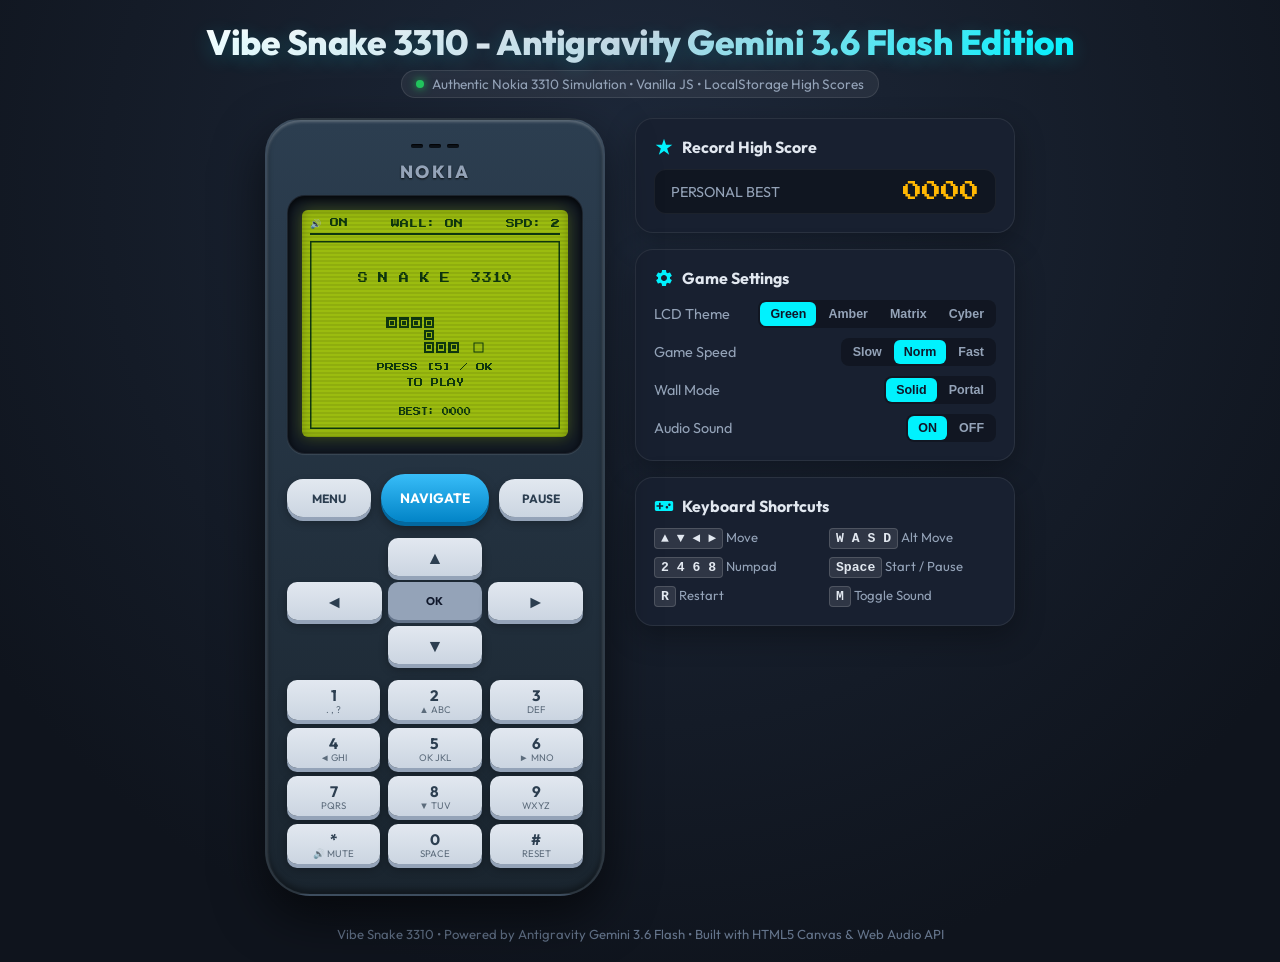
==== vibe-snake-antigravity-gemini36-flash/index.html @ 084f48b5 "Antigravity + Gemini 3.6 Flash (step 1)" ====
<!DOCTYPE html>
<html lang="en">
<head>
  <meta charset="UTF-8">
  <meta name="viewport" content="width=device-width, initial-scale=1.0">
  <meta name="description" content="Vibe Snake 3310 - Antigravity Gemini 3.6 Flash Edition. A classic Nokia 3310 Snake game built with pure vanilla JS and HTML5 Canvas.">
  <title>Vibe Snake 3310 - Antigravity Gemini 3.6 Flash Edition</title>
  
  <!-- Fonts: Press Start 2P for Nokia LCD headers, VT323 for retro text, Outfit for page UI -->
  <link rel="preconnect" href="https://fonts.googleapis.com">
  <link rel="preconnect" href="https://fonts.gstatic.com" crossorigin>
  <link href="https://fonts.googleapis.com/css2?family=Outfit:wght@400;600;800&family=Press+Start+2P&family=VT323&display=swap" rel="stylesheet">

  <style>
    :root {
      /* Theme palette - Nokia LCD Green aesthetic */
      --bg-dark: #0f141d;
      --bg-card: #182030;
      --accent-cyan: #00f2fe;
      --accent-gold: #ffb703;
      
      /* Nokia LCD Color Presets */
      --lcd-bg: #9bbc0f;
      --lcd-grid: #8baf08;
      --lcd-dark: #0f380f;
      --lcd-light: #8bac0f;
      --lcd-glow: rgba(155, 188, 15, 0.35);

      /* Nokia Body Palette */
      --phone-body-top: #2c3e50;
      --phone-body-bottom: #1a252f;
      --phone-bezel: #111823;
      --phone-accent: #34495e;
      --key-bg: #d5dbdb;
      --key-text: #2c3e50;
      --key-active: #bdc3c7;
    }

    /* Color Themes for LCD screen */
    body.theme-amber {
      --lcd-bg: #e09f3e;
      --lcd-grid: #cd8e2e;
      --lcd-dark: #3a1e05;
      --lcd-light: #d69433;
      --lcd-glow: rgba(224, 159, 62, 0.35);
    }
    body.theme-matrix {
      --lcd-bg: #204020;
      --lcd-grid: #183318;
      --lcd-dark: #76ff03;
      --lcd-light: #336633;
      --lcd-glow: rgba(118, 255, 3, 0.25);
    }
    body.theme-cyber {
      --lcd-bg: #102a3a;
      --lcd-grid: #0c212e;
      --lcd-dark: #00f2fe;
      --lcd-light: #1b435d;
      --lcd-glow: rgba(0, 242, 254, 0.3);
    }

    * {
      box-sizing: border-box;
      margin: 0;
      padding: 0;
      user-select: none;
      -webkit-user-select: none;
    }

    body {
      background-color: var(--bg-dark);
      background-image: 
        radial-gradient(circle at 50% 20%, #1e293b 0%, #0f141d 80%),
        radial-gradient(circle at 10% 90%, rgba(0, 242, 254, 0.05) 0%, transparent 40%);
      font-family: 'Outfit', sans-serif;
      color: #f8fafc;
      min-height: 100vh;
      display: flex;
      flex-direction: column;
      align-items: center;
      justify-content: flex-start;
      padding: 20px 15px;
      overflow-x: hidden;
    }

    /* Top Page Header */
    header {
      text-align: center;
      margin-bottom: 20px;
    }

    h1.app-title {
      font-size: clamp(1.4rem, 4vw, 2.2rem);
      font-weight: 800;
      letter-spacing: -0.5px;
      background: linear-gradient(135deg, #ffffff 0%, #cbd5e1 50%, var(--accent-cyan) 100%);
      -webkit-background-clip: text;
      -webkit-text-fill-color: transparent;
      text-shadow: 0 4px 20px rgba(0, 242, 254, 0.2);
      margin-bottom: 6px;
    }

    .badge-sub {
      display: inline-flex;
      align-items: center;
      gap: 8px;
      font-size: 0.85rem;
      background: rgba(255, 255, 255, 0.06);
      padding: 4px 14px;
      border-radius: 20px;
      border: 1px solid rgba(255, 255, 255, 0.1);
      color: #94a3b8;
    }

    .badge-sub .dot {
      width: 8px;
      height: 8px;
      background-color: #22c55e;
      border-radius: 50%;
      box-shadow: 0 0 8px #22c55e;
    }

    /* Main Container Layout */
    .game-wrapper {
      display: flex;
      flex-direction: row;
      flex-wrap: wrap;
      justify-content: center;
      align-items: flex-start;
      gap: 30px;
      max-width: 1000px;
      width: 100%;
    }

    /* Phone Shell Styling */
    .nokia-phone {
      width: 340px;
      background: linear-gradient(180deg, var(--phone-body-top) 0%, var(--phone-body-bottom) 100%);
      border-radius: 36px 36px 45px 45px;
      padding: 24px 20px 30px 20px;
      box-shadow: 
        0 20px 50px rgba(0, 0, 0, 0.6),
        inset 0 2px 3px rgba(255, 255, 255, 0.25),
        inset 0 -4px 6px rgba(0, 0, 0, 0.4);
      border: 2px solid rgba(255, 255, 255, 0.08);
      position: relative;
      transition: transform 0.2s ease;
    }

    /* Ear Speaker Grille */
    .speaker-grille {
      display: flex;
      justify-content: center;
      gap: 6px;
      margin-bottom: 12px;
    }

    .speaker-hole {
      width: 12px;
      height: 4px;
      background-color: #0b1118;
      border-radius: 2px;
      box-shadow: inset 0 1px 1px rgba(0, 0, 0, 0.8);
    }

    .nokia-brand {
      text-align: center;
      font-family: 'Outfit', sans-serif;
      font-weight: 800;
      font-size: 1.1rem;
      letter-spacing: 2.5px;
      color: #94a3b8;
      margin-bottom: 12px;
      text-transform: uppercase;
      text-shadow: 0 1px 2px rgba(0,0,0,0.8);
    }

    /* Screen Frame / Bezel */
    .screen-bezel {
      background-color: var(--phone-bezel);
      padding: 14px 14px 16px 14px;
      border-radius: 18px;
      box-shadow: 
        inset 0 3px 8px rgba(0,0,0,0.8),
        0 1px 1px rgba(255,255,255,0.1);
      border: 1px solid rgba(255, 255, 255, 0.05);
      position: relative;
    }

    /* LCD Screen Display */
    .lcd-screen {
      background-color: var(--lcd-bg);
      border-radius: 6px;
      padding: 8px;
      box-shadow: 
        inset 0 0 10px rgba(0, 0, 0, 0.25),
        0 0 15px var(--lcd-glow);
      position: relative;
      overflow: hidden;
      transition: background-color 0.3s ease, box-shadow 0.3s ease;
    }

    /* Scanlines effect on screen */
    .lcd-screen::before {
      content: "";
      position: absolute;
      top: 0; left: 0; right: 0; bottom: 0;
      background: linear-gradient(
        rgba(18, 16, 16, 0) 50%, 
        rgba(0, 0, 0, 0.08) 50%
      );
      background-size: 100% 4px;
      z-index: 5;
      pointer-events: none;
    }

    /* LCD Status Bar */
    .lcd-status-bar {
      display: flex;
      justify-content: space-between;
      align-items: center;
      font-family: 'Press Start 2P', monospace;
      font-size: 9px;
      color: var(--lcd-dark);
      padding-bottom: 4px;
      border-bottom: 2px solid var(--lcd-dark);
      margin-bottom: 6px;
    }

    .lcd-status-bar span {
      display: flex;
      align-items: center;
      gap: 4px;
    }

    /* Canvas Element */
    canvas#gameCanvas {
      display: block;
      background-color: transparent;
      image-rendering: pixelated;
      margin: 0 auto;
      width: 100%;
      height: auto;
      max-width: 256px;
      border: 1px solid var(--lcd-dark);
    }

    /* Keypad Section */
    .keypad {
      margin-top: 20px;
      display: flex;
      flex-direction: column;
      gap: 12px;
    }

    /* Soft Keys row (Left option, Navi Key, Right Option) */
    .softkeys-row {
      display: grid;
      grid-template-columns: 1fr 1.3fr 1fr;
      gap: 10px;
      align-items: center;
    }

    .btn-nokia {
      background: linear-gradient(180deg, #e2e8f0 0%, #cbd5e1 100%);
      color: var(--key-text);
      border: none;
      border-radius: 12px;
      font-family: 'Outfit', sans-serif;
      font-weight: 700;
      cursor: pointer;
      box-shadow: 
        0 4px 0 #94a3b8,
        0 5px 10px rgba(0,0,0,0.3);
      transition: all 0.08s ease;
      display: flex;
      flex-direction: column;
      align-items: center;
      justify-content: center;
      padding: 10px 4px;
      touch-action: manipulation;
    }

    .btn-nokia:active, .btn-nokia.active {
      transform: translateY(3px);
      box-shadow: 
        0 1px 0 #94a3b8,
        0 2px 4px rgba(0,0,0,0.2);
      background: #cbd5e1;
    }

    .btn-softkey {
      height: 38px;
      font-size: 0.75rem;
      border-radius: 16px;
    }

    .btn-navi {
      height: 48px;
      border-radius: 24px;
      background: linear-gradient(180deg, #38bdf8 0%, #0284c7 100%);
      color: #ffffff;
      box-shadow: 
        0 4px 0 #0369a1,
        0 6px 12px rgba(0,0,0,0.4);
      font-size: 0.85rem;
    }
    .btn-navi:active, .btn-navi.active {
      box-shadow: 0 1px 0 #0369a1;
      background: #0284c7;
    }

    /* D-Pad Arrows Matrix */
    .dpad-cluster {
      display: grid;
      grid-template-columns: repeat(3, 1fr);
      grid-template-rows: repeat(3, 38px);
      gap: 6px;
      margin: 4px 0;
    }

    .btn-dpad {
      font-size: 1.1rem;
      border-radius: 10px;
    }
    .dpad-up { grid-column: 2; grid-row: 1; }
    .dpad-left { grid-column: 1; grid-row: 2; }
    .dpad-ok { grid-column: 2; grid-row: 2; font-size: 0.7rem; background: #94a3b8; color: #0f172a; box-shadow: 0 3px 0 #64748b; }
    .dpad-right { grid-column: 3; grid-row: 2; }
    .dpad-down { grid-column: 2; grid-row: 3; }

    /* Numpad 3x4 Grid */
    .numpad-grid {
      display: grid;
      grid-template-columns: repeat(3, 1fr);
      gap: 8px;
    }

    .btn-num {
      height: 40px;
      border-radius: 10px;
      font-size: 0.95rem;
    }

    .btn-num .sub-label {
      font-size: 0.6rem;
      opacity: 0.7;
      font-weight: 400;
      margin-top: -2px;
    }

    /* Side Dashboard Panel */
    .side-panel {
      flex: 1;
      min-width: 280px;
      max-width: 380px;
      display: flex;
      flex-direction: column;
      gap: 16px;
    }

    .card {
      background-color: var(--bg-card);
      border: 1px solid rgba(255, 255, 255, 0.08);
      border-radius: 18px;
      padding: 18px;
      box-shadow: 0 10px 30px rgba(0,0,0,0.3);
    }

    .card-title {
      font-size: 1rem;
      font-weight: 700;
      color: #e2e8f0;
      margin-bottom: 12px;
      display: flex;
      align-items: center;
      gap: 8px;
    }

    .card-title svg {
      fill: var(--accent-cyan);
    }

    /* Settings & Selectors */
    .setting-group {
      display: flex;
      flex-direction: column;
      gap: 10px;
    }

    .setting-row {
      display: flex;
      justify-content: space-between;
      align-items: center;
      font-size: 0.9rem;
      color: #94a3b8;
    }

    .btn-toggle-group {
      display: flex;
      background: rgba(0, 0, 0, 0.3);
      border-radius: 8px;
      padding: 2px;
      gap: 2px;
    }

    .btn-toggle {
      background: transparent;
      border: none;
      color: #94a3b8;
      padding: 5px 10px;
      font-size: 0.78rem;
      font-weight: 600;
      border-radius: 6px;
      cursor: pointer;
      transition: all 0.2s;
    }

    .btn-toggle.active {
      background: var(--accent-cyan);
      color: #0f172a;
    }

    /* High Score Box */
    .score-box {
      display: flex;
      justify-content: space-between;
      align-items: center;
      background: rgba(0,0,0,0.3);
      padding: 12px 16px;
      border-radius: 12px;
      border: 1px solid rgba(255, 255, 255, 0.05);
    }

    .score-val {
      font-family: 'Press Start 2P', monospace;
      font-size: 1.2rem;
      color: var(--accent-gold);
    }

    /* Instruction Keys List */
    .controls-list {
      display: grid;
      grid-template-columns: 1fr 1fr;
      gap: 8px;
      font-size: 0.82rem;
      color: #94a3b8;
    }

    .key-badge {
      display: inline-block;
      background: rgba(255, 255, 255, 0.1);
      color: #e2e8f0;
      padding: 2px 6px;
      border-radius: 4px;
      font-family: monospace;
      font-weight: bold;
      border: 1px solid rgba(255, 255, 255, 0.15);
    }

    footer {
      margin-top: 30px;
      text-align: center;
      font-size: 0.82rem;
      color: #64748b;
    }

    footer a {
      color: #94a3b8;
      text-decoration: none;
    }

    /* Responsive scaling */
    @media (max-width: 480px) {
      .nokia-phone {
        width: 100%;
        max-width: 330px;
        padding: 16px 12px 24px 12px;
      }
      .game-wrapper {
        gap: 20px;
      }
    }
  </style>
</head>
<body>

  <!-- Top Title Bar -->
  <header>
    <h1 class="app-title">Vibe Snake 3310 - Antigravity Gemini 3.6 Flash Edition</h1>
    <div class="badge-sub">
      <span class="dot"></span>
      <span>Authentic Nokia 3310 Simulation &bull; Vanilla JS &bull; LocalStorage High Scores</span>
    </div>
  </header>

  <!-- Main Application Wrapper -->
  <main class="game-wrapper">

    <!-- Nokia 3310 Phone Hardware Shell -->
    <div class="nokia-phone" id="phoneBody">
      
      <!-- Top Speaker Grille -->
      <div class="speaker-grille">
        <div class="speaker-hole"></div>
        <div class="speaker-hole"></div>
        <div class="speaker-hole"></div>
      </div>

      <!-- Nokia Branding -->
      <div class="nokia-brand">NOKIA</div>

      <!-- Screen Frame Bezel -->
      <div class="screen-bezel">
        
        <!-- LCD Display -->
        <div class="lcd-screen" id="lcdScreen">
          
          <!-- Top LCD Status Line -->
          <div class="lcd-status-bar">
            <span id="lcdSoundState">🔊 ON</span>
            <span id="lcdModeState">WALL: ON</span>
            <span id="lcdSpeedState">SPD: 2</span>
          </div>

          <!-- HTML5 Game Canvas (20x15 grid of 12px cells = 240x180 px internal) -->
          <canvas id="gameCanvas" width="240" height="180"></canvas>
        </div>
      </div>

      <!-- Keypad -->
      <div class="keypad">
        
        <!-- Softkeys Row -->
        <div class="softkeys-row">
          <button class="btn-nokia btn-softkey" id="btnSoftLeft" onclick="handleSoftLeft()">MENU</button>
          <button class="btn-nokia btn-navi" id="btnNavi" onclick="handleNaviKey()">NAVIGATE</button>
          <button class="btn-nokia btn-softkey" id="btnSoftRight" onclick="handleSoftRight()">PAUSE</button>
        </div>

        <!-- D-Pad Directional Cluster -->
        <div class="dpad-cluster">
          <button class="btn-nokia btn-dpad dpad-up" id="btnUp" onclick="triggerKey('ArrowUp')">▲</button>
          <button class="btn-nokia btn-dpad dpad-left" id="btnLeft" onclick="triggerKey('ArrowLeft')">◄</button>
          <button class="btn-nokia btn-dpad dpad-ok" id="btnOk" onclick="triggerKey('Enter')">OK</button>
          <button class="btn-nokia btn-dpad dpad-right" id="btnRight" onclick="triggerKey('ArrowRight')">►</button>
          <button class="btn-nokia btn-dpad dpad-down" id="btnDown" onclick="triggerKey('ArrowDown')">▼</button>
        </div>

        <!-- Numeric Keypad Grid -->
        <div class="numpad-grid">
          <button class="btn-nokia btn-num" onclick="triggerKey('1')">1 <span class="sub-label">. , ?</span></button>
          <button class="btn-nokia btn-num" onclick="triggerKey('ArrowUp')">2 <span class="sub-label">▲ ABC</span></button>
          <button class="btn-nokia btn-num" onclick="triggerKey('3')">3 <span class="sub-label">DEF</span></button>
          
          <button class="btn-nokia btn-num" onclick="triggerKey('ArrowLeft')">4 <span class="sub-label">◄ GHI</span></button>
          <button class="btn-nokia btn-num" onclick="triggerKey('Enter')">5 <span class="sub-label">OK JKL</span></button>
          <button class="btn-nokia btn-num" onclick="triggerKey('ArrowRight')">6 <span class="sub-label">► MNO</span></button>
          
          <button class="btn-nokia btn-num" onclick="triggerKey('7')">7 <span class="sub-label">PQRS</span></button>
          <button class="btn-nokia btn-num" onclick="triggerKey('ArrowDown')">8 <span class="sub-label">▼ TUV</span></button>
          <button class="btn-nokia btn-num" onclick="triggerKey('9')">9 <span class="sub-label">WXYZ</span></button>
          
          <button class="btn-nokia btn-num" onclick="toggleMute()">* <span class="sub-label">🔊 MUTE</span></button>
          <button class="btn-nokia btn-num" onclick="triggerKey('0')">0 <span class="sub-label">SPACE</span></button>
          <button class="btn-nokia btn-num" onclick="resetHighScore()"># <span class="sub-label">RESET</span></button>
        </div>

      </div>
    </div>

    <!-- Side Dashboard Panel for Customization & Controls -->
    <div class="side-panel">
      
      <!-- High Score Card -->
      <div class="card">
        <div class="card-title">
          <svg width="20" height="20" viewBox="0 0 24 24"><path d="M12 2l2.4 7.4h7.6l-6.2 4.5 2.4 7.4-6.2-4.5-6.2 4.5 2.4-7.4-6.2-4.5h7.6z"/></svg>
          Record High Score
        </div>
        <div class="score-box">
          <span style="color:#94a3b8; font-size: 0.9rem;">PERSONAL BEST</span>
          <span class="score-val" id="highScoreDisplay">0000</span>
        </div>
      </div>

      <!-- Settings & Customization Card -->
      <div class="card">
        <div class="card-title">
          <svg width="20" height="20" viewBox="0 0 24 24"><path d="M19.14 12.94c.04-.3.06-.61.06-.94 0-.32-.02-.64-.07-.94l2.03-1.58c.18-.14.23-.41.12-.61l-1.92-3.32c-.12-.22-.37-.29-.59-.22l-2.39.96c-.5-.38-1.03-.7-1.62-.94l-.36-2.54c-.04-.24-.24-.41-.48-.41h-3.84c-.24 0-.43.17-.47.41l-.36 2.54c-.59.24-1.13.57-1.62.94l-2.39-.96c-.22-.08-.47 0-.59.22l-1.92 3.32c-.12.21-.07.47.12.61l2.03 1.58c-.05.3-.07.62-.07.94s.02.64.07.94l-2.03 1.58c-.18.14-.23.41-.12.61l1.92 3.32c.12.22.37.29.59.22l2.39-.96c.5.38 1.03.7 1.62.94l.36 2.54c.05.24.24.41.48.41h3.84c.24 0 .44-.17.47-.41l.36-2.54c.59-.24 1.13-.56 1.62-.94l2.39.96c.22.08.47 0 .59-.22l1.92-3.32c.12-.22.07-.47-.12-.61l-2.01-1.58zM12 15.6c-1.98 0-3.6-1.62-3.6-3.6s1.62-3.6 3.6-3.6 3.6 1.62 3.6 3.6-1.62 3.6-3.6 3.6z"/></svg>
          Game Settings
        </div>
        <div class="setting-group">
          
          <div class="setting-row">
            <span>LCD Theme</span>
            <div class="btn-toggle-group">
              <button class="btn-toggle active" onclick="setLCDTheme('green', this)">Green</button>
              <button class="btn-toggle" onclick="setLCDTheme('amber', this)">Amber</button>
              <button class="btn-toggle" onclick="setLCDTheme('matrix', this)">Matrix</button>
              <button class="btn-toggle" onclick="setLCDTheme('cyber', this)">Cyber</button>
            </div>
          </div>

          <div class="setting-row">
            <span>Game Speed</span>
            <div class="btn-toggle-group">
              <button class="btn-toggle" onclick="setSpeed(1, this)">Slow</button>
              <button class="btn-toggle active" onclick="setSpeed(2, this)">Norm</button>
              <button class="btn-toggle" onclick="setSpeed(3, this)">Fast</button>
            </div>
          </div>

          <div class="setting-row">
            <span>Wall Mode</span>
            <div class="btn-toggle-group">
              <button class="btn-toggle active" onclick="setWallMode(true, this)">Solid</button>
              <button class="btn-toggle" onclick="setWallMode(false, this)">Portal</button>
            </div>
          </div>

          <div class="setting-row">
            <span>Audio Sound</span>
            <div class="btn-toggle-group">
              <button class="btn-toggle active" id="btnAudioOn" onclick="setAudioMute(false)">ON</button>
              <button class="btn-toggle" id="btnAudioOff" onclick="setAudioMute(true)">OFF</button>
            </div>
          </div>

        </div>
      </div>

      <!-- Controls Guide Card -->
      <div class="card">
        <div class="card-title">
          <svg width="20" height="20" viewBox="0 0 24 24"><path d="M21 6H3c-1.1 0-2 .9-2 2v8c0 1.1.9 2 2 2h18c1.1 0 2-.9 2-2V8c0-1.1-.9-2-2-2zm-10 7H8v3H6v-3H3v-2h3V8h2v3h3v2zm4.5 2c-.83 0-1.5-.67-1.5-1.5s.67-1.5 1.5-1.5 1.5.67 1.5 1.5-.67 1.5-1.5 1.5zm3-3c-.83 0-1.5-.67-1.5-1.5s.67-1.5 1.5-1.5 1.5.67 1.5 1.5-.67 1.5-1.5 1.5z"/></svg>
          Keyboard Shortcuts
        </div>
        <div class="controls-list">
          <div><span class="key-badge">▲ ▼ ◄ ►</span> Move</div>
          <div><span class="key-badge">W A S D</span> Alt Move</div>
          <div><span class="key-badge">2 4 6 8</span> Numpad</div>
          <div><span class="key-badge">Space</span> Start / Pause</div>
          <div><span class="key-badge">R</span> Restart</div>
          <div><span class="key-badge">M</span> Toggle Sound</div>
        </div>
      </div>

    </div>

  </main>

  <footer>
    <p>Vibe Snake 3310 &bull; Powered by Antigravity Gemini 3.6 Flash &bull; Built with HTML5 Canvas &amp; Web Audio API</p>
  </footer>

  <!-- Game Logic Script -->
  <script>
    /**
     * Vibe Snake 3310 - Antigravity Gemini 3.6 Flash Edition
     * Clean, modular, framework-free single-file implementation.
     */

    // --- Configuration Constants ---
    const GRID_COLS = 20;
    const GRID_ROWS = 15;
    const CELL_SIZE = 12; // 20 * 12 = 240, 15 * 12 = 180 canvas resolution
    const LOCAL_STORAGE_KEY = 'vibe_snake_3310_highscore';

    // --- State Variables ---
    let canvas, ctx;
    let gameState = 'START'; // 'START', 'PLAYING', 'PAUSED', 'GAMEOVER'
    let snake = [];
    let dir = { x: 1, y: 0 };
    let nextDir = { x: 1, y: 0 };
    let food = { x: 0, y: 0, type: 'normal' };
    let score = 0;
    let highScore = 0;
    let speedLevel = 2; // 1: Slow (160ms), 2: Normal (110ms), 3: Fast (75ms)
    let tickInterval = 110;
    let lastTickTime = 0;
    let wallSolid = true;
    let soundEnabled = true;
    let blinkState = true;
    let blinkTimer = 0;

    // --- Audio Engine (Web Audio API) ---
    let audioCtx = null;

    function getAudioContext() {
      if (!audioCtx) {
        const AudioContextClass = window.AudioContext || window.webkitAudioContext;
        if (AudioContextClass) {
          audioCtx = new AudioContextClass();
        }
      }
      if (audioCtx && audioCtx.state === 'suspended') {
        audioCtx.resume();
      }
      return audioCtx;
    }

    function playBeep(freq, type = 'square', duration = 0.08, vol = 0.15) {
      if (!soundEnabled) return;
      try {
        const ctx = getAudioContext();
        if (!ctx) return;

        const osc = ctx.createOscillator();
        const gain = ctx.createGain();

        osc.type = type;
        osc.frequency.setValueAtTime(freq, ctx.currentTime);

        gain.gain.setValueAtTime(vol, ctx.currentTime);
        gain.gain.exponentialRampToValueAtTime(0.001, ctx.currentTime + duration);

        osc.connect(gain);
        gain.connect(ctx.destination);

        osc.start();
        osc.stop(ctx.currentTime + duration);
      } catch (e) {
        console.warn('Audio play error:', e);
      }
    }

    function playToneSequence(notes) {
      if (!soundEnabled) return;
      notes.forEach(([freq, delay, dur]) => {
        setTimeout(() => playBeep(freq, 'square', dur, 0.12), delay);
      });
    }

    const soundFX = {
      click: () => playBeep(600, 'square', 0.03, 0.08),
      eat: () => playToneSequence([[523, 0, 0.05], [659, 50, 0.08]]),
      bonus: () => playToneSequence([[659, 0, 0.06], [783, 60, 0.06], [987, 120, 0.1]]),
      die: () => playToneSequence([[300, 0, 0.1], [240, 100, 0.1], [180, 200, 0.25]]),
      highscore: () => playToneSequence([[440, 0, 0.08], [554, 80, 0.08], [659, 160, 0.08], [880, 240, 0.2]])
    };

    // --- Initialization ---
    window.addEventListener('DOMContentLoaded', () => {
      canvas = document.getElementById('gameCanvas');
      ctx = canvas.getContext('2d');

      // Load persistent high score
      loadHighScore();

      // Keyboard event listeners
      window.addEventListener('keydown', handleKeyDown);

      // Start main animation loop
      requestAnimationFrame(gameLoop);
    });

    function loadHighScore() {
      try {
        const saved = localStorage.getItem(LOCAL_STORAGE_KEY);
        highScore = saved ? parseInt(saved, 10) : 0;
        if (isNaN(highScore)) highScore = 0;
      } catch (e) {
        highScore = 0;
      }
      updateHighScoreDisplay();
    }

    function saveHighScore(val) {
      highScore = val;
      updateHighScoreDisplay();
      try {
        localStorage.setItem(LOCAL_STORAGE_KEY, highScore.toString());
      } catch (e) {
        console.warn('LocalStorage save failed', e);
      }
    }

    function updateHighScoreDisplay() {
      const formatted = highScore.toString().padStart(4, '0');
      document.getElementById('highScoreDisplay').textContent = formatted;
    }

    function resetHighScore() {
      soundFX.click();
      if (confirm('Reset persistent high score to 0000?')) {
        saveHighScore(0);
      }
    }

    // --- Game Logic Engine ---
    function initGame() {
      snake = [
        { x: 5, y: 7 },
        { x: 4, y: 7 },
        { x: 3, y: 7 }
      ];
      dir = { x: 1, y: 0 };
      nextDir = { x: 1, y: 0 };
      score = 0;
      spawnFood();
      gameState = 'PLAYING';
      soundFX.click();
    }

    function spawnFood() {
      let valid = false;
      while (!valid) {
        food.x = Math.floor(Math.random() * GRID_COLS);
        food.y = Math.floor(Math.random() * GRID_ROWS);
        valid = !snake.some(segment => segment.x === food.x && segment.y === food.y);
      }
      // 20% chance of bonus item
      food.type = Math.random() < 0.2 ? 'bonus' : 'normal';
    }

    function updateGame() {
      if (gameState !== 'PLAYING') return;

      // Apply pending direction change
      dir = { ...nextDir };

      // Calculate new head coordinate
      let headX = snake[0].x + dir.x;
      let headY = snake[0].y + dir.y;

      // Handle Wall Logic
      if (wallSolid) {
        if (headX < 0 || headX >= GRID_COLS || headY < 0 || headY >= GRID_ROWS) {
          triggerGameOver();
          return;
        }
      } else {
        // Portal wrap-around
        if (headX < 0) headX = GRID_COLS - 1;
        if (headX >= GRID_COLS) headX = 0;
        if (headY < 0) headY = GRID_ROWS - 1;
        if (headY >= GRID_ROWS) headY = 0;
      }

      // Self-collision check
      if (snake.some(segment => segment.x === headX && segment.y === headY)) {
        triggerGameOver();
        return;
      }

      // Add new head segment
      const newHead = { x: headX, y: headY };
      snake.unshift(newHead);

      // Check Food Collision
      if (headX === food.x && headY === food.y) {
        const points = food.type === 'bonus' ? 30 : 10;
        score += points;

        if (food.type === 'bonus') {
          soundFX.bonus();
        } else {
          soundFX.eat();
        }

        // Check New High Score
        if (score > highScore) {
          saveHighScore(score);
        }

        spawnFood();
      } else {
        // Remove tail segment if no food eaten
        snake.pop();
      }
    }

    function triggerGameOver() {
      gameState = 'GAMEOVER';
      soundFX.die();
    }

    // --- Input Processing ---
    function handleKeyDown(e) {
      // Get audio context on first user touch/key
      getAudioContext();

      const key = e.key;

      if (key === 'ArrowUp' || key === 'w' || key === 'W' || key === '2') {
        if (dir.y === 0) nextDir = { x: 0, y: -1 };
        e.preventDefault();
      } else if (key === 'ArrowDown' || key === 's' || key === 'S' || key === '8') {
        if (dir.y === 0) nextDir = { x: 0, y: 1 };
        e.preventDefault();
      } else if (key === 'ArrowLeft' || key === 'a' || key === 'A' || key === '4') {
        if (dir.x === 0) nextDir = { x: -1, y: 0 };
        e.preventDefault();
      } else if (key === 'ArrowRight' || key === 'd' || key === 'D' || key === '6') {
        if (dir.x === 0) nextDir = { x: 1, y: 0 };
        e.preventDefault();
      } else if (key === ' ' || key === 'Enter' || key === '5') {
        handleSoftRight();
        e.preventDefault();
      } else if (key === 'r' || key === 'R') {
        initGame();
        e.preventDefault();
      } else if (key === 'm' || key === 'M') {
        toggleMute();
        e.preventDefault();
      }
    }

    function triggerKey(keyName) {
      handleKeyDown({ key: keyName, preventDefault: () => {} });
    }

    function handleSoftLeft() {
      soundFX.click();
      if (gameState === 'PLAYING') {
        gameState = 'PAUSED';
      } else if (gameState === 'PAUSED') {
        gameState = 'PLAYING';
      } else {
        initGame();
      }
    }

    function handleSoftRight() {
      soundFX.click();
      if (gameState === 'START' || gameState === 'GAMEOVER') {
        initGame();
      } else if (gameState === 'PLAYING') {
        gameState = 'PAUSED';
      } else if (gameState === 'PAUSED') {
        gameState = 'PLAYING';
      }
    }

    function handleNaviKey() {
      handleSoftRight();
    }

    // --- Settings & UI Handlers ---
    function setLCDTheme(themeName, btnEl) {
      soundFX.click();
      document.body.className = '';
      if (themeName !== 'green') {
        document.body.classList.add('theme-' + themeName);
      }
      
      const parent = btnEl.parentElement;
      parent.querySelectorAll('.btn-toggle').forEach(b => b.classList.remove('active'));
      btnEl.classList.add('active');
    }

    function setSpeed(level, btnEl) {
      soundFX.click();
      speedLevel = level;
      tickInterval = level === 1 ? 160 : (level === 2 ? 110 : 70);
      document.getElementById('lcdSpeedState').textContent = `SPD: ${level}`;

      const parent = btnEl.parentElement;
      parent.querySelectorAll('.btn-toggle').forEach(b => b.classList.remove('active'));
      btnEl.classList.add('active');
    }

    function setWallMode(isSolid, btnEl) {
      soundFX.click();
      wallSolid = isSolid;
      document.getElementById('lcdModeState').textContent = isSolid ? 'WALL: ON' : 'WALL: OFF';

      const parent = btnEl.parentElement;
      parent.querySelectorAll('.btn-toggle').forEach(b => b.classList.remove('active'));
      btnEl.classList.add('active');
    }

    function setAudioMute(mute) {
      soundEnabled = !mute;
      document.getElementById('lcdSoundState').textContent = soundEnabled ? '🔊 ON' : '🔇 OFF';
      document.getElementById('btnAudioOn').classList.toggle('active', soundEnabled);
      document.getElementById('btnAudioOff').classList.toggle('active', !soundEnabled);
      soundFX.click();
    }

    function toggleMute() {
      setAudioMute(soundEnabled);
    }

    // --- Render Engine ---
    function gameLoop(timestamp) {
      // Handle blink timer for retro menu text
      if (timestamp - blinkTimer > 450) {
        blinkState = !blinkState;
        blinkTimer = timestamp;
      }

      // Handle game ticks
      if (gameState === 'PLAYING') {
        if (timestamp - lastTickTime > tickInterval) {
          updateGame();
          lastTickTime = timestamp;
        }
      }

      draw();
      requestAnimationFrame(gameLoop);
    }

    function drawLCDBackground() {
      const darkColor = getComputedStyle(document.body).getPropertyValue('--lcd-dark').trim() || '#0f380f';
      ctx.fillStyle = darkColor;

      // Clear canvas
      ctx.clearRect(0, 0, canvas.width, canvas.height);

      // Draw outer LCD border inset line
      ctx.strokeStyle = darkColor;
      ctx.lineWidth = 1;
      ctx.strokeRect(0, 0, canvas.width, canvas.height);
    }

    function drawPixelSquare(x, y, filled = true, inset = false) {
      const darkColor = getComputedStyle(document.body).getPropertyValue('--lcd-dark').trim() || '#0f380f';
      const px = x * CELL_SIZE;
      const py = y * CELL_SIZE;

      if (filled) {
        ctx.fillStyle = darkColor;
        ctx.fillRect(px + 1, py + 1, CELL_SIZE - 2, CELL_SIZE - 2);
        
        // Classic Nokia dot-matrix segment gap line
        ctx.clearRect(px + 3, py + 3, CELL_SIZE - 6, CELL_SIZE - 6);
        ctx.fillRect(px + 4, py + 4, CELL_SIZE - 8, CELL_SIZE - 8);
      } else {
        // Subtle outline for food or objects
        ctx.strokeStyle = darkColor;
        ctx.lineWidth = 1;
        ctx.strokeRect(px + 2, py + 2, CELL_SIZE - 4, CELL_SIZE - 4);
      }
    }

    function draw() {
      const darkColor = getComputedStyle(document.body).getPropertyValue('--lcd-dark').trim() || '#0f380f';
      drawLCDBackground();

      if (gameState === 'START') {
        // Draw Retro Snake Logo & Start Text
        ctx.fillStyle = darkColor;
        ctx.font = '10px "Press Start 2P", monospace';
        ctx.textAlign = 'center';
        
        ctx.fillText('S N A K E  3310', canvas.width / 2, 40);

        // Draw mini decorative snake graphic
        const logoPoints = [{x:6,y:6},{x:7,y:6},{x:8,y:6},{x:9,y:6},{x:9,y:7},{x:9,y:8},{x:10,y:8},{x:11,y:8}];
        logoPoints.forEach(p => drawPixelSquare(p.x, p.y, true));
        drawPixelSquare(13, 8, false); // Food

        ctx.font = '8px "Press Start 2P", monospace';
        if (blinkState) {
          ctx.fillText('PRESS [5] / OK', canvas.width / 2, 125);
          ctx.fillText('TO PLAY', canvas.width / 2, 140);
        }

        ctx.font = '7px "Press Start 2P", monospace';
        ctx.fillText(`BEST: ${highScore.toString().padStart(4, '0')}`, canvas.width / 2, 168);

      } else if (gameState === 'PLAYING' || gameState === 'PAUSED') {
        
        // Draw Food
        if (food.type === 'bonus') {
          // Blinking star / bonus food
          if (blinkState) {
            drawPixelSquare(food.x, food.y, true);
          } else {
            drawPixelSquare(food.x, food.y, false);
          }
        } else {
          drawPixelSquare(food.x, food.y, true);
        }

        // Draw Snake
        snake.forEach((segment, idx) => {
          drawPixelSquare(segment.x, segment.y, true);
        });

        // Draw HUD score line inside LCD bottom
        ctx.fillStyle = darkColor;
        ctx.font = '8px "Press Start 2P", monospace';
        ctx.textAlign = 'left';
        ctx.fillText(`SCR:${score}`, 4, canvas.height - 4);
        ctx.textAlign = 'right';
        ctx.fillText(`HI:${highScore}`, canvas.width - 4, canvas.height - 4);

        // Draw Pause overlay
        if (gameState === 'PAUSED') {
          ctx.fillStyle = getComputedStyle(document.body).getPropertyValue('--lcd-bg').trim() || '#9bbc0f';
          ctx.fillRect(40, 60, 160, 50);
          ctx.strokeStyle = darkColor;
          ctx.lineWidth = 2;
          ctx.strokeRect(40, 60, 160, 50);

          ctx.fillStyle = darkColor;
          ctx.font = '10px "Press Start 2P", monospace';
          ctx.textAlign = 'center';
          ctx.fillText('P A U S E D', canvas.width / 2, 90);
        }

      } else if (gameState === 'GAMEOVER') {
        // Draw dead snake
        snake.forEach((segment) => {
          drawPixelSquare(segment.x, segment.y, true);
        });

        // Game over dialog banner
        ctx.fillStyle = getComputedStyle(document.body).getPropertyValue('--lcd-bg').trim() || '#9bbc0f';
        ctx.fillRect(20, 35, 200, 110);
        ctx.strokeStyle = darkColor;
        ctx.lineWidth = 2;
        ctx.strokeRect(20, 35, 200, 110);

        ctx.fillStyle = darkColor;
        ctx.font = '10px "Press Start 2P", monospace';
        ctx.textAlign = 'center';
        ctx.fillText('GAME OVER!', canvas.width / 2, 60);

        ctx.font = '8px "Press Start 2P", monospace';
        ctx.fillText(`SCORE: ${score}`, canvas.width / 2, 85);
        ctx.fillText(`HIGH: ${highScore}`, canvas.width / 2, 102);

        if (blinkState) {
          ctx.fillText('PRESS OK / 5', canvas.width / 2, 130);
        }
      }
    }
  </script>
</body>
</html>
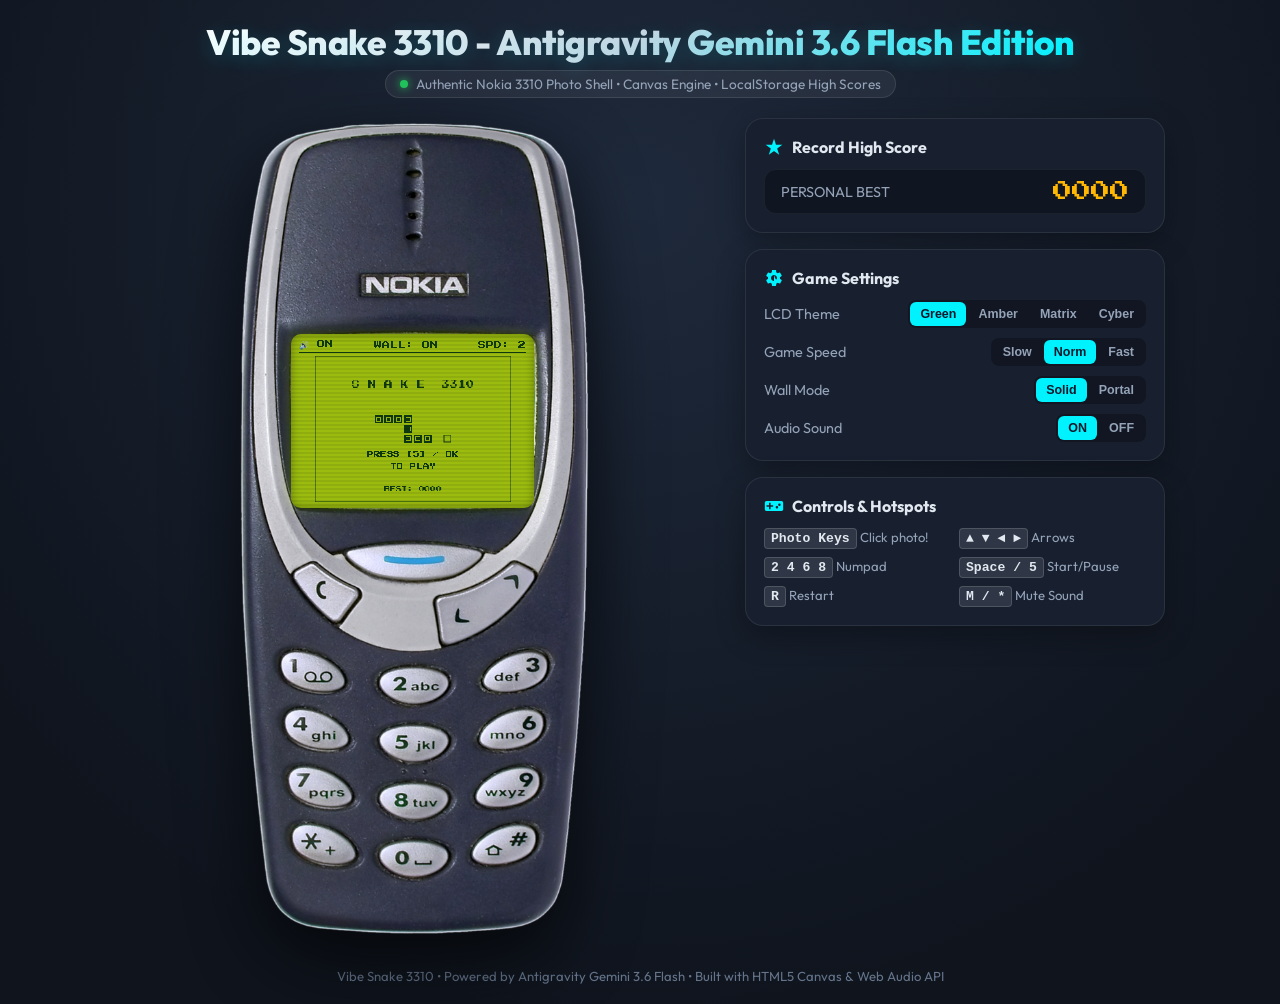
==== commit 8ef7f7cf: "Antigravity + Gemini 3.6 Flash (final)" ====
--- a/vibe-snake-antigravity-gemini36-flash/index.html
+++ b/vibe-snake-antigravity-gemini36-flash/index.html
@@ -3,485 +3,16 @@
 <head>
   <meta charset="UTF-8">
   <meta name="viewport" content="width=device-width, initial-scale=1.0">
-  <meta name="description" content="Vibe Snake 3310 - Antigravity Gemini 3.6 Flash Edition. A classic Nokia 3310 Snake game built with pure vanilla JS and HTML5 Canvas.">
+  <meta name="description" content="Vibe Snake 3310 - Antigravity Gemini 3.6 Flash Edition. A classic Nokia 3310 Snake game built with pure vanilla JS and HTML5 Canvas inside a real Nokia 3310 photo screen.">
   <title>Vibe Snake 3310 - Antigravity Gemini 3.6 Flash Edition</title>
   
-  <!-- Fonts: Press Start 2P for Nokia LCD headers, VT323 for retro text, Outfit for page UI -->
+  <!-- Fonts: Press Start 2P for Nokia LCD headers, Outfit for page UI -->
   <link rel="preconnect" href="https://fonts.googleapis.com">
   <link rel="preconnect" href="https://fonts.gstatic.com" crossorigin>
-  <link href="https://fonts.googleapis.com/css2?family=Outfit:wght@400;600;800&family=Press+Start+2P&family=VT323&display=swap" rel="stylesheet">
+  <link href="https://fonts.googleapis.com/css2?family=Outfit:wght@400;600;800&family=Press+Start+2P&display=swap" rel="stylesheet">
 
-  <style>
-    :root {
-      /* Theme palette - Nokia LCD Green aesthetic */
-      --bg-dark: #0f141d;
-      --bg-card: #182030;
-      --accent-cyan: #00f2fe;
-      --accent-gold: #ffb703;
-      
-      /* Nokia LCD Color Presets */
-      --lcd-bg: #9bbc0f;
-      --lcd-grid: #8baf08;
-      --lcd-dark: #0f380f;
-      --lcd-light: #8bac0f;
-      --lcd-glow: rgba(155, 188, 15, 0.35);
-
-      /* Nokia Body Palette */
-      --phone-body-top: #2c3e50;
-      --phone-body-bottom: #1a252f;
-      --phone-bezel: #111823;
-      --phone-accent: #34495e;
-      --key-bg: #d5dbdb;
-      --key-text: #2c3e50;
-      --key-active: #bdc3c7;
-    }
-
-    /* Color Themes for LCD screen */
-    body.theme-amber {
-      --lcd-bg: #e09f3e;
-      --lcd-grid: #cd8e2e;
-      --lcd-dark: #3a1e05;
-      --lcd-light: #d69433;
-      --lcd-glow: rgba(224, 159, 62, 0.35);
-    }
-    body.theme-matrix {
-      --lcd-bg: #204020;
-      --lcd-grid: #183318;
-      --lcd-dark: #76ff03;
-      --lcd-light: #336633;
-      --lcd-glow: rgba(118, 255, 3, 0.25);
-    }
-    body.theme-cyber {
-      --lcd-bg: #102a3a;
-      --lcd-grid: #0c212e;
-      --lcd-dark: #00f2fe;
-      --lcd-light: #1b435d;
-      --lcd-glow: rgba(0, 242, 254, 0.3);
-    }
-
-    * {
-      box-sizing: border-box;
-      margin: 0;
-      padding: 0;
-      user-select: none;
-      -webkit-user-select: none;
-    }
-
-    body {
-      background-color: var(--bg-dark);
-      background-image: 
-        radial-gradient(circle at 50% 20%, #1e293b 0%, #0f141d 80%),
-        radial-gradient(circle at 10% 90%, rgba(0, 242, 254, 0.05) 0%, transparent 40%);
-      font-family: 'Outfit', sans-serif;
-      color: #f8fafc;
-      min-height: 100vh;
-      display: flex;
-      flex-direction: column;
-      align-items: center;
-      justify-content: flex-start;
-      padding: 20px 15px;
-      overflow-x: hidden;
-    }
-
-    /* Top Page Header */
-    header {
-      text-align: center;
-      margin-bottom: 20px;
-    }
-
-    h1.app-title {
-      font-size: clamp(1.4rem, 4vw, 2.2rem);
-      font-weight: 800;
-      letter-spacing: -0.5px;
-      background: linear-gradient(135deg, #ffffff 0%, #cbd5e1 50%, var(--accent-cyan) 100%);
-      -webkit-background-clip: text;
-      -webkit-text-fill-color: transparent;
-      text-shadow: 0 4px 20px rgba(0, 242, 254, 0.2);
-      margin-bottom: 6px;
-    }
-
-    .badge-sub {
-      display: inline-flex;
-      align-items: center;
-      gap: 8px;
-      font-size: 0.85rem;
-      background: rgba(255, 255, 255, 0.06);
-      padding: 4px 14px;
-      border-radius: 20px;
-      border: 1px solid rgba(255, 255, 255, 0.1);
-      color: #94a3b8;
-    }
-
-    .badge-sub .dot {
-      width: 8px;
-      height: 8px;
-      background-color: #22c55e;
-      border-radius: 50%;
-      box-shadow: 0 0 8px #22c55e;
-    }
-
-    /* Main Container Layout */
-    .game-wrapper {
-      display: flex;
-      flex-direction: row;
-      flex-wrap: wrap;
-      justify-content: center;
-      align-items: flex-start;
-      gap: 30px;
-      max-width: 1000px;
-      width: 100%;
-    }
-
-    /* Phone Shell Styling */
-    .nokia-phone {
-      width: 340px;
-      background: linear-gradient(180deg, var(--phone-body-top) 0%, var(--phone-body-bottom) 100%);
-      border-radius: 36px 36px 45px 45px;
-      padding: 24px 20px 30px 20px;
-      box-shadow: 
-        0 20px 50px rgba(0, 0, 0, 0.6),
-        inset 0 2px 3px rgba(255, 255, 255, 0.25),
-        inset 0 -4px 6px rgba(0, 0, 0, 0.4);
-      border: 2px solid rgba(255, 255, 255, 0.08);
-      position: relative;
-      transition: transform 0.2s ease;
-    }
-
-    /* Ear Speaker Grille */
-    .speaker-grille {
-      display: flex;
-      justify-content: center;
-      gap: 6px;
-      margin-bottom: 12px;
-    }
-
-    .speaker-hole {
-      width: 12px;
-      height: 4px;
-      background-color: #0b1118;
-      border-radius: 2px;
-      box-shadow: inset 0 1px 1px rgba(0, 0, 0, 0.8);
-    }
-
-    .nokia-brand {
-      text-align: center;
-      font-family: 'Outfit', sans-serif;
-      font-weight: 800;
-      font-size: 1.1rem;
-      letter-spacing: 2.5px;
-      color: #94a3b8;
-      margin-bottom: 12px;
-      text-transform: uppercase;
-      text-shadow: 0 1px 2px rgba(0,0,0,0.8);
-    }
-
-    /* Screen Frame / Bezel */
-    .screen-bezel {
-      background-color: var(--phone-bezel);
-      padding: 14px 14px 16px 14px;
-      border-radius: 18px;
-      box-shadow: 
-        inset 0 3px 8px rgba(0,0,0,0.8),
-        0 1px 1px rgba(255,255,255,0.1);
-      border: 1px solid rgba(255, 255, 255, 0.05);
-      position: relative;
-    }
-
-    /* LCD Screen Display */
-    .lcd-screen {
-      background-color: var(--lcd-bg);
-      border-radius: 6px;
-      padding: 8px;
-      box-shadow: 
-        inset 0 0 10px rgba(0, 0, 0, 0.25),
-        0 0 15px var(--lcd-glow);
-      position: relative;
-      overflow: hidden;
-      transition: background-color 0.3s ease, box-shadow 0.3s ease;
-    }
-
-    /* Scanlines effect on screen */
-    .lcd-screen::before {
-      content: "";
-      position: absolute;
-      top: 0; left: 0; right: 0; bottom: 0;
-      background: linear-gradient(
-        rgba(18, 16, 16, 0) 50%, 
-        rgba(0, 0, 0, 0.08) 50%
-      );
-      background-size: 100% 4px;
-      z-index: 5;
-      pointer-events: none;
-    }
-
-    /* LCD Status Bar */
-    .lcd-status-bar {
-      display: flex;
-      justify-content: space-between;
-      align-items: center;
-      font-family: 'Press Start 2P', monospace;
-      font-size: 9px;
-      color: var(--lcd-dark);
-      padding-bottom: 4px;
-      border-bottom: 2px solid var(--lcd-dark);
-      margin-bottom: 6px;
-    }
-
-    .lcd-status-bar span {
-      display: flex;
-      align-items: center;
-      gap: 4px;
-    }
-
-    /* Canvas Element */
-    canvas#gameCanvas {
-      display: block;
-      background-color: transparent;
-      image-rendering: pixelated;
-      margin: 0 auto;
-      width: 100%;
-      height: auto;
-      max-width: 256px;
-      border: 1px solid var(--lcd-dark);
-    }
-
-    /* Keypad Section */
-    .keypad {
-      margin-top: 20px;
-      display: flex;
-      flex-direction: column;
-      gap: 12px;
-    }
-
-    /* Soft Keys row (Left option, Navi Key, Right Option) */
-    .softkeys-row {
-      display: grid;
-      grid-template-columns: 1fr 1.3fr 1fr;
-      gap: 10px;
-      align-items: center;
-    }
-
-    .btn-nokia {
-      background: linear-gradient(180deg, #e2e8f0 0%, #cbd5e1 100%);
-      color: var(--key-text);
-      border: none;
-      border-radius: 12px;
-      font-family: 'Outfit', sans-serif;
-      font-weight: 700;
-      cursor: pointer;
-      box-shadow: 
-        0 4px 0 #94a3b8,
-        0 5px 10px rgba(0,0,0,0.3);
-      transition: all 0.08s ease;
-      display: flex;
-      flex-direction: column;
-      align-items: center;
-      justify-content: center;
-      padding: 10px 4px;
-      touch-action: manipulation;
-    }
-
-    .btn-nokia:active, .btn-nokia.active {
-      transform: translateY(3px);
-      box-shadow: 
-        0 1px 0 #94a3b8,
-        0 2px 4px rgba(0,0,0,0.2);
-      background: #cbd5e1;
-    }
-
-    .btn-softkey {
-      height: 38px;
-      font-size: 0.75rem;
-      border-radius: 16px;
-    }
-
-    .btn-navi {
-      height: 48px;
-      border-radius: 24px;
-      background: linear-gradient(180deg, #38bdf8 0%, #0284c7 100%);
-      color: #ffffff;
-      box-shadow: 
-        0 4px 0 #0369a1,
-        0 6px 12px rgba(0,0,0,0.4);
-      font-size: 0.85rem;
-    }
-    .btn-navi:active, .btn-navi.active {
-      box-shadow: 0 1px 0 #0369a1;
-      background: #0284c7;
-    }
-
-    /* D-Pad Arrows Matrix */
-    .dpad-cluster {
-      display: grid;
-      grid-template-columns: repeat(3, 1fr);
-      grid-template-rows: repeat(3, 38px);
-      gap: 6px;
-      margin: 4px 0;
-    }
-
-    .btn-dpad {
-      font-size: 1.1rem;
-      border-radius: 10px;
-    }
-    .dpad-up { grid-column: 2; grid-row: 1; }
-    .dpad-left { grid-column: 1; grid-row: 2; }
-    .dpad-ok { grid-column: 2; grid-row: 2; font-size: 0.7rem; background: #94a3b8; color: #0f172a; box-shadow: 0 3px 0 #64748b; }
-    .dpad-right { grid-column: 3; grid-row: 2; }
-    .dpad-down { grid-column: 2; grid-row: 3; }
-
-    /* Numpad 3x4 Grid */
-    .numpad-grid {
-      display: grid;
-      grid-template-columns: repeat(3, 1fr);
-      gap: 8px;
-    }
-
-    .btn-num {
-      height: 40px;
-      border-radius: 10px;
-      font-size: 0.95rem;
-    }
-
-    .btn-num .sub-label {
-      font-size: 0.6rem;
-      opacity: 0.7;
-      font-weight: 400;
-      margin-top: -2px;
-    }
-
-    /* Side Dashboard Panel */
-    .side-panel {
-      flex: 1;
-      min-width: 280px;
-      max-width: 380px;
-      display: flex;
-      flex-direction: column;
-      gap: 16px;
-    }
-
-    .card {
-      background-color: var(--bg-card);
-      border: 1px solid rgba(255, 255, 255, 0.08);
-      border-radius: 18px;
-      padding: 18px;
-      box-shadow: 0 10px 30px rgba(0,0,0,0.3);
-    }
-
-    .card-title {
-      font-size: 1rem;
-      font-weight: 700;
-      color: #e2e8f0;
-      margin-bottom: 12px;
-      display: flex;
-      align-items: center;
-      gap: 8px;
-    }
-
-    .card-title svg {
-      fill: var(--accent-cyan);
-    }
-
-    /* Settings & Selectors */
-    .setting-group {
-      display: flex;
-      flex-direction: column;
-      gap: 10px;
-    }
-
-    .setting-row {
-      display: flex;
-      justify-content: space-between;
-      align-items: center;
-      font-size: 0.9rem;
-      color: #94a3b8;
-    }
-
-    .btn-toggle-group {
-      display: flex;
-      background: rgba(0, 0, 0, 0.3);
-      border-radius: 8px;
-      padding: 2px;
-      gap: 2px;
-    }
-
-    .btn-toggle {
-      background: transparent;
-      border: none;
-      color: #94a3b8;
-      padding: 5px 10px;
-      font-size: 0.78rem;
-      font-weight: 600;
-      border-radius: 6px;
-      cursor: pointer;
-      transition: all 0.2s;
-    }
-
-    .btn-toggle.active {
-      background: var(--accent-cyan);
-      color: #0f172a;
-    }
-
-    /* High Score Box */
-    .score-box {
-      display: flex;
-      justify-content: space-between;
-      align-items: center;
-      background: rgba(0,0,0,0.3);
-      padding: 12px 16px;
-      border-radius: 12px;
-      border: 1px solid rgba(255, 255, 255, 0.05);
-    }
-
-    .score-val {
-      font-family: 'Press Start 2P', monospace;
-      font-size: 1.2rem;
-      color: var(--accent-gold);
-    }
-
-    /* Instruction Keys List */
-    .controls-list {
-      display: grid;
-      grid-template-columns: 1fr 1fr;
-      gap: 8px;
-      font-size: 0.82rem;
-      color: #94a3b8;
-    }
-
-    .key-badge {
-      display: inline-block;
-      background: rgba(255, 255, 255, 0.1);
-      color: #e2e8f0;
-      padding: 2px 6px;
-      border-radius: 4px;
-      font-family: monospace;
-      font-weight: bold;
-      border: 1px solid rgba(255, 255, 255, 0.15);
-    }
-
-    footer {
-      margin-top: 30px;
-      text-align: center;
-      font-size: 0.82rem;
-      color: #64748b;
-    }
-
-    footer a {
-      color: #94a3b8;
-      text-decoration: none;
-    }
-
-    /* Responsive scaling */
-    @media (max-width: 480px) {
-      .nokia-phone {
-        width: 100%;
-        max-width: 330px;
-        padding: 16px 12px 24px 12px;
-      }
-      .game-wrapper {
-        gap: 20px;
-      }
-    }
-  </style>
+  <!-- External Stylesheet -->
+  <link rel="stylesheet" href="style.css">
 </head>
 <body>
 
@@ -490,83 +21,55 @@
     <h1 class="app-title">Vibe Snake 3310 - Antigravity Gemini 3.6 Flash Edition</h1>
     <div class="badge-sub">
       <span class="dot"></span>
-      <span>Authentic Nokia 3310 Simulation &bull; Vanilla JS &bull; LocalStorage High Scores</span>
+      <span>Authentic Nokia 3310 Photo Shell &bull; Canvas Engine &bull; LocalStorage High Scores</span>
     </div>
   </header>
 
   <!-- Main Application Wrapper -->
   <main class="game-wrapper">
 
-    <!-- Nokia 3310 Phone Hardware Shell -->
-    <div class="nokia-phone" id="phoneBody">
+    <!-- Nokia 3310 Real Photo Container -->
+    <div class="nokia-phone-container" id="phoneContainer">
       
-      <!-- Top Speaker Grille -->
-      <div class="speaker-grille">
-        <div class="speaker-hole"></div>
-        <div class="speaker-hole"></div>
-        <div class="speaker-hole"></div>
+      <!-- Real High-Res Nokia 3310 Image -->
+      <img src="Nokia_3310.png" alt="Nokia 3310 Phone" class="nokia-photo">
+
+      <!-- LCD Display Overlay (Placed exactly over the green screen area) -->
+      <div class="lcd-screen-overlay" id="lcdScreen">
+        
+        <!-- Top LCD Status Line -->
+        <div class="lcd-status-bar">
+          <span id="lcdSoundState">🔊 ON</span>
+          <span id="lcdModeState">WALL: ON</span>
+          <span id="lcdSpeedState">SPD: 2</span>
+        </div>
+
+        <!-- HTML5 Game Canvas (20x15 grid of 12px cells = 240x180 px internal) -->
+        <canvas id="gameCanvas" width="240" height="180"></canvas>
       </div>
 
-      <!-- Nokia Branding -->
-      <div class="nokia-brand">NOKIA</div>
+      <!-- Interactive Key Hotspots over Real Phone Buttons -->
+      <div class="key-hotspot hotspot-navi" title="Navi / OK Button (Space / Enter)" onclick="handleNaviKey()"></div>
+      <div class="key-hotspot hotspot-left-soft" title="Menu / Pause (C key)" onclick="handleSoftLeft()"></div>
+      <div class="key-hotspot hotspot-right-soft" title="Navigate / Back" onclick="handleSoftRight()"></div>
 
-      <!-- Screen Frame Bezel -->
-      <div class="screen-bezel">
-        
-        <!-- LCD Display -->
-        <div class="lcd-screen" id="lcdScreen">
-          
-          <!-- Top LCD Status Line -->
-          <div class="lcd-status-bar">
-            <span id="lcdSoundState">🔊 ON</span>
-            <span id="lcdModeState">WALL: ON</span>
-            <span id="lcdSpeedState">SPD: 2</span>
-          </div>
+      <!-- Numpad Hotspots -->
+      <div class="key-hotspot hotspot-k1" title="Key 1" onclick="triggerKey('1')"></div>
+      <div class="key-hotspot hotspot-k2" title="Key 2 (Up)" onclick="triggerKey('ArrowUp')"></div>
+      <div class="key-hotspot hotspot-k3" title="Key 3" onclick="triggerKey('3')"></div>
 
-          <!-- HTML5 Game Canvas (20x15 grid of 12px cells = 240x180 px internal) -->
-          <canvas id="gameCanvas" width="240" height="180"></canvas>
-        </div>
-      </div>
+      <div class="key-hotspot hotspot-k4" title="Key 4 (Left)" onclick="triggerKey('ArrowLeft')"></div>
+      <div class="key-hotspot hotspot-k5" title="Key 5 (OK)" onclick="triggerKey('Enter')"></div>
+      <div class="key-hotspot hotspot-k6" title="Key 6 (Right)" onclick="triggerKey('ArrowRight')"></div>
 
-      <!-- Keypad -->
-      <div class="keypad">
-        
-        <!-- Softkeys Row -->
-        <div class="softkeys-row">
-          <button class="btn-nokia btn-softkey" id="btnSoftLeft" onclick="handleSoftLeft()">MENU</button>
-          <button class="btn-nokia btn-navi" id="btnNavi" onclick="handleNaviKey()">NAVIGATE</button>
-          <button class="btn-nokia btn-softkey" id="btnSoftRight" onclick="handleSoftRight()">PAUSE</button>
-        </div>
+      <div class="key-hotspot hotspot-k7" title="Key 7" onclick="triggerKey('7')"></div>
+      <div class="key-hotspot hotspot-k8" title="Key 8 (Down)" onclick="triggerKey('ArrowDown')"></div>
+      <div class="key-hotspot hotspot-k9" title="Key 9" onclick="triggerKey('9')"></div>
 
-        <!-- D-Pad Directional Cluster -->
-        <div class="dpad-cluster">
-          <button class="btn-nokia btn-dpad dpad-up" id="btnUp" onclick="triggerKey('ArrowUp')">▲</button>
-          <button class="btn-nokia btn-dpad dpad-left" id="btnLeft" onclick="triggerKey('ArrowLeft')">◄</button>
-          <button class="btn-nokia btn-dpad dpad-ok" id="btnOk" onclick="triggerKey('Enter')">OK</button>
-          <button class="btn-nokia btn-dpad dpad-right" id="btnRight" onclick="triggerKey('ArrowRight')">►</button>
-          <button class="btn-nokia btn-dpad dpad-down" id="btnDown" onclick="triggerKey('ArrowDown')">▼</button>
-        </div>
+      <div class="key-hotspot hotspot-kstar" title="* Key (Mute Sound)" onclick="toggleMute()"></div>
+      <div class="key-hotspot hotspot-k0" title="0 Key (Space)" onclick="triggerKey('0')"></div>
+      <div class="key-hotspot hotspot-khash" title="# Key (Reset High Score)" onclick="resetHighScore()"></div>
 
-        <!-- Numeric Keypad Grid -->
-        <div class="numpad-grid">
-          <button class="btn-nokia btn-num" onclick="triggerKey('1')">1 <span class="sub-label">. , ?</span></button>
-          <button class="btn-nokia btn-num" onclick="triggerKey('ArrowUp')">2 <span class="sub-label">▲ ABC</span></button>
-          <button class="btn-nokia btn-num" onclick="triggerKey('3')">3 <span class="sub-label">DEF</span></button>
-          
-          <button class="btn-nokia btn-num" onclick="triggerKey('ArrowLeft')">4 <span class="sub-label">◄ GHI</span></button>
-          <button class="btn-nokia btn-num" onclick="triggerKey('Enter')">5 <span class="sub-label">OK JKL</span></button>
-          <button class="btn-nokia btn-num" onclick="triggerKey('ArrowRight')">6 <span class="sub-label">► MNO</span></button>
-          
-          <button class="btn-nokia btn-num" onclick="triggerKey('7')">7 <span class="sub-label">PQRS</span></button>
-          <button class="btn-nokia btn-num" onclick="triggerKey('ArrowDown')">8 <span class="sub-label">▼ TUV</span></button>
-          <button class="btn-nokia btn-num" onclick="triggerKey('9')">9 <span class="sub-label">WXYZ</span></button>
-          
-          <button class="btn-nokia btn-num" onclick="toggleMute()">* <span class="sub-label">🔊 MUTE</span></button>
-          <button class="btn-nokia btn-num" onclick="triggerKey('0')">0 <span class="sub-label">SPACE</span></button>
-          <button class="btn-nokia btn-num" onclick="resetHighScore()"># <span class="sub-label">RESET</span></button>
-        </div>
-
-      </div>
     </div>
 
     <!-- Side Dashboard Panel for Customization & Controls -->
@@ -587,7 +90,7 @@
       <!-- Settings & Customization Card -->
       <div class="card">
         <div class="card-title">
-          <svg width="20" height="20" viewBox="0 0 24 24"><path d="M19.14 12.94c.04-.3.06-.61.06-.94 0-.32-.02-.64-.07-.94l2.03-1.58c.18-.14.23-.41.12-.61l-1.92-3.32c-.12-.22-.37-.29-.59-.22l-2.39.96c-.5-.38-1.03-.7-1.62-.94l-.36-2.54c-.04-.24-.24-.41-.48-.41h-3.84c-.24 0-.43.17-.47.41l-.36 2.54c-.59.24-1.13.57-1.62.94l-2.39-.96c-.22-.08-.47 0-.59.22l-1.92 3.32c-.12.21-.07.47.12.61l2.03 1.58c-.05.3-.07.62-.07.94s.02.64.07.94l-2.03 1.58c-.18.14-.23.41-.12.61l1.92 3.32c.12.22.37.29.59.22l2.39-.96c.5.38 1.03.7 1.62.94l.36 2.54c.05.24.24.41.48.41h3.84c.24 0 .44-.17.47-.41l.36-2.54c.59-.24 1.13-.56 1.62-.94l2.39.96c.22.08.47 0 .59-.22l1.92-3.32c.12-.22.07-.47-.12-.61l-2.01-1.58zM12 15.6c-1.98 0-3.6-1.62-3.6-3.6s1.62-3.6 3.6-3.6 3.6 1.62 3.6 3.6-1.62 3.6-3.6 3.6z"/></svg>
+          <svg width="20" height="20" viewBox="0 0 24 24"><path d="M19.14 12.94c.04-.3.06-.61.06-.94 0-.32-.02-.64-.07-.94l2.03-1.58c.18-.14.23-.41.12-.61l-1.92-3.32c-.12-.22-.37-.29-.59-.22l-2.39.96c-.5-.38-1.03-.7-1.62-.94l-.36-2.54c-.04-.24-.24-.41-.48-.41h-3.84c-.24 0-.43.17-.47.41l-.36 2.54c-.59.24-1.13.57-1.62.94l-2.39-.96c-.22-.08-.47 0-.59.22l-1.92 3.32c-.12.21-.07.47.12.61l2.03 1.58c-.05.3-.07.62-.07.94s.02.64.07.94l-2.03 1.58c-.18.14-.23.41-.12.61l1.92 3.32c.12.22.37.29.59.22l2.39-.96c.5.38 1.03.7 1.62.94l.36 2.54c.05.24.24.41.48.41h3.84c.24 0 .44-.17.47-.41l.36-2.54c.59-.24 1.13-.56 1.62-.94l2.39.96c.22.08.47 0 .59-.22l1.92-3.32c.12-.22.07-.47-.12-.61l-2.01-1.58zM12 15.6c-1.98 0-3.6-1.62-3.6-3.6s1.62-3.6 3.6-3.6 3.6 1.62 3.6 3.6-1.62 3.6-3.6-3.6z"/></svg>
           Game Settings
         </div>
         <div class="setting-group">
@@ -634,15 +137,15 @@
       <div class="card">
         <div class="card-title">
           <svg width="20" height="20" viewBox="0 0 24 24"><path d="M21 6H3c-1.1 0-2 .9-2 2v8c0 1.1.9 2 2 2h18c1.1 0 2-.9 2-2V8c0-1.1-.9-2-2-2zm-10 7H8v3H6v-3H3v-2h3V8h2v3h3v2zm4.5 2c-.83 0-1.5-.67-1.5-1.5s.67-1.5 1.5-1.5 1.5.67 1.5 1.5-.67 1.5-1.5 1.5zm3-3c-.83 0-1.5-.67-1.5-1.5s.67-1.5 1.5-1.5 1.5.67 1.5 1.5-.67 1.5-1.5 1.5z"/></svg>
-          Keyboard Shortcuts
+          Controls &amp; Hotspots
         </div>
         <div class="controls-list">
-          <div><span class="key-badge">▲ ▼ ◄ ►</span> Move</div>
-          <div><span class="key-badge">W A S D</span> Alt Move</div>
+          <div><span class="key-badge">Photo Keys</span> Click photo!</div>
+          <div><span class="key-badge">▲ ▼ ◄ ►</span> Arrows</div>
           <div><span class="key-badge">2 4 6 8</span> Numpad</div>
-          <div><span class="key-badge">Space</span> Start / Pause</div>
+          <div><span class="key-badge">Space / 5</span> Start/Pause</div>
           <div><span class="key-badge">R</span> Restart</div>
-          <div><span class="key-badge">M</span> Toggle Sound</div>
+          <div><span class="key-badge">M / *</span> Mute Sound</div>
         </div>
       </div>
 
@@ -655,481 +158,6 @@
   </footer>
 
   <!-- Game Logic Script -->
-  <script>
-    /**
-     * Vibe Snake 3310 - Antigravity Gemini 3.6 Flash Edition
-     * Clean, modular, framework-free single-file implementation.
-     */
-
-    // --- Configuration Constants ---
-    const GRID_COLS = 20;
-    const GRID_ROWS = 15;
-    const CELL_SIZE = 12; // 20 * 12 = 240, 15 * 12 = 180 canvas resolution
-    const LOCAL_STORAGE_KEY = 'vibe_snake_3310_highscore';
-
-    // --- State Variables ---
-    let canvas, ctx;
-    let gameState = 'START'; // 'START', 'PLAYING', 'PAUSED', 'GAMEOVER'
-    let snake = [];
-    let dir = { x: 1, y: 0 };
-    let nextDir = { x: 1, y: 0 };
-    let food = { x: 0, y: 0, type: 'normal' };
-    let score = 0;
-    let highScore = 0;
-    let speedLevel = 2; // 1: Slow (160ms), 2: Normal (110ms), 3: Fast (75ms)
-    let tickInterval = 110;
-    let lastTickTime = 0;
-    let wallSolid = true;
-    let soundEnabled = true;
-    let blinkState = true;
-    let blinkTimer = 0;
-
-    // --- Audio Engine (Web Audio API) ---
-    let audioCtx = null;
-
-    function getAudioContext() {
-      if (!audioCtx) {
-        const AudioContextClass = window.AudioContext || window.webkitAudioContext;
-        if (AudioContextClass) {
-          audioCtx = new AudioContextClass();
-        }
-      }
-      if (audioCtx && audioCtx.state === 'suspended') {
-        audioCtx.resume();
-      }
-      return audioCtx;
-    }
-
-    function playBeep(freq, type = 'square', duration = 0.08, vol = 0.15) {
-      if (!soundEnabled) return;
-      try {
-        const ctx = getAudioContext();
-        if (!ctx) return;
-
-        const osc = ctx.createOscillator();
-        const gain = ctx.createGain();
-
-        osc.type = type;
-        osc.frequency.setValueAtTime(freq, ctx.currentTime);
-
-        gain.gain.setValueAtTime(vol, ctx.currentTime);
-        gain.gain.exponentialRampToValueAtTime(0.001, ctx.currentTime + duration);
-
-        osc.connect(gain);
-        gain.connect(ctx.destination);
-
-        osc.start();
-        osc.stop(ctx.currentTime + duration);
-      } catch (e) {
-        console.warn('Audio play error:', e);
-      }
-    }
-
-    function playToneSequence(notes) {
-      if (!soundEnabled) return;
-      notes.forEach(([freq, delay, dur]) => {
-        setTimeout(() => playBeep(freq, 'square', dur, 0.12), delay);
-      });
-    }
-
-    const soundFX = {
-      click: () => playBeep(600, 'square', 0.03, 0.08),
-      eat: () => playToneSequence([[523, 0, 0.05], [659, 50, 0.08]]),
-      bonus: () => playToneSequence([[659, 0, 0.06], [783, 60, 0.06], [987, 120, 0.1]]),
-      die: () => playToneSequence([[300, 0, 0.1], [240, 100, 0.1], [180, 200, 0.25]]),
-      highscore: () => playToneSequence([[440, 0, 0.08], [554, 80, 0.08], [659, 160, 0.08], [880, 240, 0.2]])
-    };
-
-    // --- Initialization ---
-    window.addEventListener('DOMContentLoaded', () => {
-      canvas = document.getElementById('gameCanvas');
-      ctx = canvas.getContext('2d');
-
-      // Load persistent high score
-      loadHighScore();
-
-      // Keyboard event listeners
-      window.addEventListener('keydown', handleKeyDown);
-
-      // Start main animation loop
-      requestAnimationFrame(gameLoop);
-    });
-
-    function loadHighScore() {
-      try {
-        const saved = localStorage.getItem(LOCAL_STORAGE_KEY);
-        highScore = saved ? parseInt(saved, 10) : 0;
-        if (isNaN(highScore)) highScore = 0;
-      } catch (e) {
-        highScore = 0;
-      }
-      updateHighScoreDisplay();
-    }
-
-    function saveHighScore(val) {
-      highScore = val;
-      updateHighScoreDisplay();
-      try {
-        localStorage.setItem(LOCAL_STORAGE_KEY, highScore.toString());
-      } catch (e) {
-        console.warn('LocalStorage save failed', e);
-      }
-    }
-
-    function updateHighScoreDisplay() {
-      const formatted = highScore.toString().padStart(4, '0');
-      document.getElementById('highScoreDisplay').textContent = formatted;
-    }
-
-    function resetHighScore() {
-      soundFX.click();
-      if (confirm('Reset persistent high score to 0000?')) {
-        saveHighScore(0);
-      }
-    }
-
-    // --- Game Logic Engine ---
-    function initGame() {
-      snake = [
-        { x: 5, y: 7 },
-        { x: 4, y: 7 },
-        { x: 3, y: 7 }
-      ];
-      dir = { x: 1, y: 0 };
-      nextDir = { x: 1, y: 0 };
-      score = 0;
-      spawnFood();
-      gameState = 'PLAYING';
-      soundFX.click();
-    }
-
-    function spawnFood() {
-      let valid = false;
-      while (!valid) {
-        food.x = Math.floor(Math.random() * GRID_COLS);
-        food.y = Math.floor(Math.random() * GRID_ROWS);
-        valid = !snake.some(segment => segment.x === food.x && segment.y === food.y);
-      }
-      // 20% chance of bonus item
-      food.type = Math.random() < 0.2 ? 'bonus' : 'normal';
-    }
-
-    function updateGame() {
-      if (gameState !== 'PLAYING') return;
-
-      // Apply pending direction change
-      dir = { ...nextDir };
-
-      // Calculate new head coordinate
-      let headX = snake[0].x + dir.x;
-      let headY = snake[0].y + dir.y;
-
-      // Handle Wall Logic
-      if (wallSolid) {
-        if (headX < 0 || headX >= GRID_COLS || headY < 0 || headY >= GRID_ROWS) {
-          triggerGameOver();
-          return;
-        }
-      } else {
-        // Portal wrap-around
-        if (headX < 0) headX = GRID_COLS - 1;
-        if (headX >= GRID_COLS) headX = 0;
-        if (headY < 0) headY = GRID_ROWS - 1;
-        if (headY >= GRID_ROWS) headY = 0;
-      }
-
-      // Self-collision check
-      if (snake.some(segment => segment.x === headX && segment.y === headY)) {
-        triggerGameOver();
-        return;
-      }
-
-      // Add new head segment
-      const newHead = { x: headX, y: headY };
-      snake.unshift(newHead);
-
-      // Check Food Collision
-      if (headX === food.x && headY === food.y) {
-        const points = food.type === 'bonus' ? 30 : 10;
-        score += points;
-
-        if (food.type === 'bonus') {
-          soundFX.bonus();
-        } else {
-          soundFX.eat();
-        }
-
-        // Check New High Score
-        if (score > highScore) {
-          saveHighScore(score);
-        }
-
-        spawnFood();
-      } else {
-        // Remove tail segment if no food eaten
-        snake.pop();
-      }
-    }
-
-    function triggerGameOver() {
-      gameState = 'GAMEOVER';
-      soundFX.die();
-    }
-
-    // --- Input Processing ---
-    function handleKeyDown(e) {
-      // Get audio context on first user touch/key
-      getAudioContext();
-
-      const key = e.key;
-
-      if (key === 'ArrowUp' || key === 'w' || key === 'W' || key === '2') {
-        if (dir.y === 0) nextDir = { x: 0, y: -1 };
-        e.preventDefault();
-      } else if (key === 'ArrowDown' || key === 's' || key === 'S' || key === '8') {
-        if (dir.y === 0) nextDir = { x: 0, y: 1 };
-        e.preventDefault();
-      } else if (key === 'ArrowLeft' || key === 'a' || key === 'A' || key === '4') {
-        if (dir.x === 0) nextDir = { x: -1, y: 0 };
-        e.preventDefault();
-      } else if (key === 'ArrowRight' || key === 'd' || key === 'D' || key === '6') {
-        if (dir.x === 0) nextDir = { x: 1, y: 0 };
-        e.preventDefault();
-      } else if (key === ' ' || key === 'Enter' || key === '5') {
-        handleSoftRight();
-        e.preventDefault();
-      } else if (key === 'r' || key === 'R') {
-        initGame();
-        e.preventDefault();
-      } else if (key === 'm' || key === 'M') {
-        toggleMute();
-        e.preventDefault();
-      }
-    }
-
-    function triggerKey(keyName) {
-      handleKeyDown({ key: keyName, preventDefault: () => {} });
-    }
-
-    function handleSoftLeft() {
-      soundFX.click();
-      if (gameState === 'PLAYING') {
-        gameState = 'PAUSED';
-      } else if (gameState === 'PAUSED') {
-        gameState = 'PLAYING';
-      } else {
-        initGame();
-      }
-    }
-
-    function handleSoftRight() {
-      soundFX.click();
-      if (gameState === 'START' || gameState === 'GAMEOVER') {
-        initGame();
-      } else if (gameState === 'PLAYING') {
-        gameState = 'PAUSED';
-      } else if (gameState === 'PAUSED') {
-        gameState = 'PLAYING';
-      }
-    }
-
-    function handleNaviKey() {
-      handleSoftRight();
-    }
-
-    // --- Settings & UI Handlers ---
-    function setLCDTheme(themeName, btnEl) {
-      soundFX.click();
-      document.body.className = '';
-      if (themeName !== 'green') {
-        document.body.classList.add('theme-' + themeName);
-      }
-      
-      const parent = btnEl.parentElement;
-      parent.querySelectorAll('.btn-toggle').forEach(b => b.classList.remove('active'));
-      btnEl.classList.add('active');
-    }
-
-    function setSpeed(level, btnEl) {
-      soundFX.click();
-      speedLevel = level;
-      tickInterval = level === 1 ? 160 : (level === 2 ? 110 : 70);
-      document.getElementById('lcdSpeedState').textContent = `SPD: ${level}`;
-
-      const parent = btnEl.parentElement;
-      parent.querySelectorAll('.btn-toggle').forEach(b => b.classList.remove('active'));
-      btnEl.classList.add('active');
-    }
-
-    function setWallMode(isSolid, btnEl) {
-      soundFX.click();
-      wallSolid = isSolid;
-      document.getElementById('lcdModeState').textContent = isSolid ? 'WALL: ON' : 'WALL: OFF';
-
-      const parent = btnEl.parentElement;
-      parent.querySelectorAll('.btn-toggle').forEach(b => b.classList.remove('active'));
-      btnEl.classList.add('active');
-    }
-
-    function setAudioMute(mute) {
-      soundEnabled = !mute;
-      document.getElementById('lcdSoundState').textContent = soundEnabled ? '🔊 ON' : '🔇 OFF';
-      document.getElementById('btnAudioOn').classList.toggle('active', soundEnabled);
-      document.getElementById('btnAudioOff').classList.toggle('active', !soundEnabled);
-      soundFX.click();
-    }
-
-    function toggleMute() {
-      setAudioMute(soundEnabled);
-    }
-
-    // --- Render Engine ---
-    function gameLoop(timestamp) {
-      // Handle blink timer for retro menu text
-      if (timestamp - blinkTimer > 450) {
-        blinkState = !blinkState;
-        blinkTimer = timestamp;
-      }
-
-      // Handle game ticks
-      if (gameState === 'PLAYING') {
-        if (timestamp - lastTickTime > tickInterval) {
-          updateGame();
-          lastTickTime = timestamp;
-        }
-      }
-
-      draw();
-      requestAnimationFrame(gameLoop);
-    }
-
-    function drawLCDBackground() {
-      const darkColor = getComputedStyle(document.body).getPropertyValue('--lcd-dark').trim() || '#0f380f';
-      ctx.fillStyle = darkColor;
-
-      // Clear canvas
-      ctx.clearRect(0, 0, canvas.width, canvas.height);
-
-      // Draw outer LCD border inset line
-      ctx.strokeStyle = darkColor;
-      ctx.lineWidth = 1;
-      ctx.strokeRect(0, 0, canvas.width, canvas.height);
-    }
-
-    function drawPixelSquare(x, y, filled = true, inset = false) {
-      const darkColor = getComputedStyle(document.body).getPropertyValue('--lcd-dark').trim() || '#0f380f';
-      const px = x * CELL_SIZE;
-      const py = y * CELL_SIZE;
-
-      if (filled) {
-        ctx.fillStyle = darkColor;
-        ctx.fillRect(px + 1, py + 1, CELL_SIZE - 2, CELL_SIZE - 2);
-        
-        // Classic Nokia dot-matrix segment gap line
-        ctx.clearRect(px + 3, py + 3, CELL_SIZE - 6, CELL_SIZE - 6);
-        ctx.fillRect(px + 4, py + 4, CELL_SIZE - 8, CELL_SIZE - 8);
-      } else {
-        // Subtle outline for food or objects
-        ctx.strokeStyle = darkColor;
-        ctx.lineWidth = 1;
-        ctx.strokeRect(px + 2, py + 2, CELL_SIZE - 4, CELL_SIZE - 4);
-      }
-    }
-
-    function draw() {
-      const darkColor = getComputedStyle(document.body).getPropertyValue('--lcd-dark').trim() || '#0f380f';
-      drawLCDBackground();
-
-      if (gameState === 'START') {
-        // Draw Retro Snake Logo & Start Text
-        ctx.fillStyle = darkColor;
-        ctx.font = '10px "Press Start 2P", monospace';
-        ctx.textAlign = 'center';
-        
-        ctx.fillText('S N A K E  3310', canvas.width / 2, 40);
-
-        // Draw mini decorative snake graphic
-        const logoPoints = [{x:6,y:6},{x:7,y:6},{x:8,y:6},{x:9,y:6},{x:9,y:7},{x:9,y:8},{x:10,y:8},{x:11,y:8}];
-        logoPoints.forEach(p => drawPixelSquare(p.x, p.y, true));
-        drawPixelSquare(13, 8, false); // Food
-
-        ctx.font = '8px "Press Start 2P", monospace';
-        if (blinkState) {
-          ctx.fillText('PRESS [5] / OK', canvas.width / 2, 125);
-          ctx.fillText('TO PLAY', canvas.width / 2, 140);
-        }
-
-        ctx.font = '7px "Press Start 2P", monospace';
-        ctx.fillText(`BEST: ${highScore.toString().padStart(4, '0')}`, canvas.width / 2, 168);
-
-      } else if (gameState === 'PLAYING' || gameState === 'PAUSED') {
-        
-        // Draw Food
-        if (food.type === 'bonus') {
-          // Blinking star / bonus food
-          if (blinkState) {
-            drawPixelSquare(food.x, food.y, true);
-          } else {
-            drawPixelSquare(food.x, food.y, false);
-          }
-        } else {
-          drawPixelSquare(food.x, food.y, true);
-        }
-
-        // Draw Snake
-        snake.forEach((segment, idx) => {
-          drawPixelSquare(segment.x, segment.y, true);
-        });
-
-        // Draw HUD score line inside LCD bottom
-        ctx.fillStyle = darkColor;
-        ctx.font = '8px "Press Start 2P", monospace';
-        ctx.textAlign = 'left';
-        ctx.fillText(`SCR:${score}`, 4, canvas.height - 4);
-        ctx.textAlign = 'right';
-        ctx.fillText(`HI:${highScore}`, canvas.width - 4, canvas.height - 4);
-
-        // Draw Pause overlay
-        if (gameState === 'PAUSED') {
-          ctx.fillStyle = getComputedStyle(document.body).getPropertyValue('--lcd-bg').trim() || '#9bbc0f';
-          ctx.fillRect(40, 60, 160, 50);
-          ctx.strokeStyle = darkColor;
-          ctx.lineWidth = 2;
-          ctx.strokeRect(40, 60, 160, 50);
-
-          ctx.fillStyle = darkColor;
-          ctx.font = '10px "Press Start 2P", monospace';
-          ctx.textAlign = 'center';
-          ctx.fillText('P A U S E D', canvas.width / 2, 90);
-        }
-
-      } else if (gameState === 'GAMEOVER') {
-        // Draw dead snake
-        snake.forEach((segment) => {
-          drawPixelSquare(segment.x, segment.y, true);
-        });
-
-        // Game over dialog banner
-        ctx.fillStyle = getComputedStyle(document.body).getPropertyValue('--lcd-bg').trim() || '#9bbc0f';
-        ctx.fillRect(20, 35, 200, 110);
-        ctx.strokeStyle = darkColor;
-        ctx.lineWidth = 2;
-        ctx.strokeRect(20, 35, 200, 110);
-
-        ctx.fillStyle = darkColor;
-        ctx.font = '10px "Press Start 2P", monospace';
-        ctx.textAlign = 'center';
-        ctx.fillText('GAME OVER!', canvas.width / 2, 60);
-
-        ctx.font = '8px "Press Start 2P", monospace';
-        ctx.fillText(`SCORE: ${score}`, canvas.width / 2, 85);
-        ctx.fillText(`HIGH: ${highScore}`, canvas.width / 2, 102);
-
-        if (blinkState) {
-          ctx.fillText('PRESS OK / 5', canvas.width / 2, 130);
-        }
-      }
-    }
-  </script>
+  <script src="game.js"></script>
 </body>
 </html>
--- a/vibe-snake-antigravity-gemini36-flash/style.css
+++ b/vibe-snake-antigravity-gemini36-flash/style.css
@@ -0,0 +1,355 @@
+:root {
+  /* Theme palette */
+  --bg-dark: #0f141d;
+  --bg-card: #182030;
+  --accent-cyan: #00f2fe;
+  --accent-gold: #ffb703;
+  
+  /* Nokia LCD Color Presets */
+  --lcd-bg: #9bbc0f;
+  --lcd-grid: #8baf08;
+  --lcd-dark: #0f380f;
+  --lcd-light: #8bac0f;
+  --lcd-glow: rgba(155, 188, 15, 0.35);
+}
+
+/* Color Themes for LCD screen */
+body.theme-amber {
+  --lcd-bg: #e09f3e;
+  --lcd-grid: #cd8e2e;
+  --lcd-dark: #3a1e05;
+  --lcd-light: #d69433;
+  --lcd-glow: rgba(224, 159, 62, 0.35);
+}
+body.theme-matrix {
+  --lcd-bg: #204020;
+  --lcd-grid: #183318;
+  --lcd-dark: #76ff03;
+  --lcd-light: #336633;
+  --lcd-glow: rgba(118, 255, 3, 0.25);
+}
+body.theme-cyber {
+  --lcd-bg: #102a3a;
+  --lcd-grid: #0c212e;
+  --lcd-dark: #00f2fe;
+  --lcd-light: #1b435d;
+  --lcd-glow: rgba(0, 242, 254, 0.3);
+}
+
+* {
+  box-sizing: border-box;
+  margin: 0;
+  padding: 0;
+  user-select: none;
+  -webkit-user-select: none;
+}
+
+body {
+  background-color: var(--bg-dark);
+  background-image: 
+    radial-gradient(circle at 50% 20%, #1e293b 0%, #0f141d 80%),
+    radial-gradient(circle at 10% 90%, rgba(0, 242, 254, 0.05) 0%, transparent 40%);
+  font-family: 'Outfit', sans-serif;
+  color: #f8fafc;
+  min-height: 100vh;
+  display: flex;
+  flex-direction: column;
+  align-items: center;
+  justify-content: flex-start;
+  padding: 20px 15px;
+  overflow-x: hidden;
+}
+
+/* Top Page Header */
+header {
+  text-align: center;
+  margin-bottom: 20px;
+}
+
+h1.app-title {
+  font-size: clamp(1.4rem, 4vw, 2.2rem);
+  font-weight: 800;
+  letter-spacing: -0.5px;
+  background: linear-gradient(135deg, #ffffff 0%, #cbd5e1 50%, var(--accent-cyan) 100%);
+  -webkit-background-clip: text;
+  -webkit-text-fill-color: transparent;
+  text-shadow: 0 4px 20px rgba(0, 242, 254, 0.2);
+  margin-bottom: 6px;
+}
+
+.badge-sub {
+  display: inline-flex;
+  align-items: center;
+  gap: 8px;
+  font-size: 0.85rem;
+  background: rgba(255, 255, 255, 0.06);
+  padding: 4px 14px;
+  border-radius: 20px;
+  border: 1px solid rgba(255, 255, 255, 0.1);
+  color: #94a3b8;
+}
+
+.badge-sub .dot {
+  width: 8px;
+  height: 8px;
+  background-color: #22c55e;
+  border-radius: 50%;
+  box-shadow: 0 0 8px #22c55e;
+}
+
+/* Main Container Layout */
+.game-wrapper {
+  display: flex;
+  flex-direction: row;
+  flex-wrap: wrap;
+  justify-content: center;
+  align-items: flex-start;
+  gap: 35px;
+  max-width: 1050px;
+  width: 100%;
+}
+
+/* Nokia Phone Real Photo Container */
+.nokia-phone-container {
+  position: relative;
+  width: 360px;
+  max-width: 100%;
+  filter: drop-shadow(0 25px 35px rgba(0, 0, 0, 0.7));
+  margin: 0 auto;
+}
+
+.nokia-photo {
+  width: 100%;
+  height: auto;
+  display: block;
+  pointer-events: none;
+}
+
+/* LCD Screen Overlay positioned exactly inside green LCD bounds of photo */
+.lcd-screen-overlay {
+  position: absolute;
+  left: 16.35%;
+  top: 26.29%;
+  width: 67.49%;
+  height: 21.29%;
+  background-color: var(--lcd-bg);
+  border-radius: 10px;
+  padding: 6px 8px;
+  box-shadow: 
+    inset 0 0 10px rgba(0, 0, 0, 0.35),
+    0 0 15px var(--lcd-glow);
+  overflow: hidden;
+  display: flex;
+  flex-direction: column;
+  justify-content: space-between;
+  transition: background-color 0.3s ease, box-shadow 0.3s ease;
+  z-index: 2;
+}
+
+/* LCD Scanlines effect */
+.lcd-screen-overlay::before {
+  content: "";
+  position: absolute;
+  top: 0; left: 0; right: 0; bottom: 0;
+  background: linear-gradient(
+    rgba(18, 16, 16, 0) 50%, 
+    rgba(0, 0, 0, 0.08) 50%
+  );
+  background-size: 100% 4px;
+  z-index: 5;
+  pointer-events: none;
+}
+
+/* LCD Status Line */
+.lcd-status-bar {
+  display: flex;
+  justify-content: space-between;
+  align-items: center;
+  font-family: 'Press Start 2P', monospace;
+  font-size: 8px;
+  color: var(--lcd-dark);
+  padding-bottom: 2px;
+  border-bottom: 1.5px solid var(--lcd-dark);
+  margin-bottom: 3px;
+  z-index: 6;
+}
+
+/* Canvas Element */
+canvas#gameCanvas {
+  display: block;
+  background-color: transparent;
+  image-rendering: pixelated;
+  width: 100%;
+  height: calc(100% - 16px);
+  object-fit: contain;
+  z-index: 4;
+}
+
+/* Interactive Hotspot Buttons mapped over photo key positions */
+.key-hotspot {
+  position: absolute;
+  background: rgba(255, 255, 255, 0.01);
+  border-radius: 50%;
+  border: 1px solid rgba(255, 255, 255, 0);
+  cursor: pointer;
+  z-index: 10;
+  touch-action: manipulation;
+  transition: background 0.1s, border-color 0.1s, transform 0.08s;
+}
+
+.key-hotspot:hover {
+  background: rgba(255, 255, 255, 0.15);
+  border-color: rgba(255, 255, 255, 0.3);
+}
+
+.key-hotspot:active, .key-hotspot.active {
+  background: rgba(0, 242, 254, 0.35);
+  border-color: var(--accent-cyan);
+  transform: scale(0.92);
+  box-shadow: 0 0 12px var(--accent-cyan);
+}
+
+/* Specific Hotspot Positions on 526x1198 image */
+.hotspot-navi { left: 31%; top: 51.5%; width: 38%; height: 5.5%; border-radius: 20px; }
+.hotspot-left-soft { left: 16%; top: 53.5%; width: 22%; height: 6.5%; border-radius: 20px; }
+.hotspot-right-soft { left: 62%; top: 53.5%; width: 22%; height: 6.5%; border-radius: 20px; }
+
+/* Numeric Keypad Hotspots */
+.hotspot-k1 { left: 15%; top: 63.5%; width: 22%; height: 5.5%; }
+.hotspot-k2 { left: 39%; top: 64.5%; width: 22%; height: 5.5%; }
+.hotspot-k3 { left: 63%; top: 63.5%; width: 22%; height: 5.5%; }
+
+.hotspot-k4 { left: 15%; top: 71.5%; width: 22%; height: 5.5%; }
+.hotspot-k5 { left: 39%; top: 72.5%; width: 22%; height: 5.5%; }
+.hotspot-k6 { left: 63%; top: 71.5%; width: 22%; height: 5.5%; }
+
+.hotspot-k7 { left: 15%; top: 79.5%; width: 22%; height: 5.5%; }
+.hotspot-k8 { left: 39%; top: 80.5%; width: 22%; height: 5.5%; }
+.hotspot-k9 { left: 63%; top: 79.5%; width: 22%; height: 5.5%; }
+
+.hotspot-kstar { left: 16%; top: 87.5%; width: 22%; height: 5.5%; }
+.hotspot-k0 { left: 39%; top: 88.5%; width: 22%; height: 5.5%; }
+.hotspot-khash { left: 62%; top: 87.5%; width: 22%; height: 5.5%; }
+
+/* Side Dashboard Panel */
+.side-panel {
+  flex: 1;
+  min-width: 280px;
+  max-width: 420px;
+  display: flex;
+  flex-direction: column;
+  gap: 16px;
+}
+
+.card {
+  background-color: var(--bg-card);
+  border: 1px solid rgba(255, 255, 255, 0.08);
+  border-radius: 18px;
+  padding: 18px;
+  box-shadow: 0 10px 30px rgba(0,0,0,0.3);
+}
+
+.card-title {
+  font-size: 1rem;
+  font-weight: 700;
+  color: #e2e8f0;
+  margin-bottom: 12px;
+  display: flex;
+  align-items: center;
+  gap: 8px;
+}
+
+.card-title svg {
+  fill: var(--accent-cyan);
+}
+
+/* Settings & Selectors */
+.setting-group {
+  display: flex;
+  flex-direction: column;
+  gap: 10px;
+}
+
+.setting-row {
+  display: flex;
+  justify-content: space-between;
+  align-items: center;
+  font-size: 0.9rem;
+  color: #94a3b8;
+}
+
+.btn-toggle-group {
+  display: flex;
+  background: rgba(0, 0, 0, 0.3);
+  border-radius: 8px;
+  padding: 2px;
+  gap: 2px;
+}
+
+.btn-toggle {
+  background: transparent;
+  border: none;
+  color: #94a3b8;
+  padding: 5px 10px;
+  font-size: 0.78rem;
+  font-weight: 600;
+  border-radius: 6px;
+  cursor: pointer;
+  transition: all 0.2s;
+}
+
+.btn-toggle.active {
+  background: var(--accent-cyan);
+  color: #0f172a;
+}
+
+/* High Score Box */
+.score-box {
+  display: flex;
+  justify-content: space-between;
+  align-items: center;
+  background: rgba(0,0,0,0.3);
+  padding: 12px 16px;
+  border-radius: 12px;
+  border: 1px solid rgba(255, 255, 255, 0.05);
+}
+
+.score-val {
+  font-family: 'Press Start 2P', monospace;
+  font-size: 1.2rem;
+  color: var(--accent-gold);
+}
+
+/* Instruction Keys List */
+.controls-list {
+  display: grid;
+  grid-template-columns: 1fr 1fr;
+  gap: 8px;
+  font-size: 0.82rem;
+  color: #94a3b8;
+}
+
+.key-badge {
+  display: inline-block;
+  background: rgba(255, 255, 255, 0.1);
+  color: #e2e8f0;
+  padding: 2px 6px;
+  border-radius: 4px;
+  font-family: monospace;
+  font-weight: bold;
+  border: 1px solid rgba(255, 255, 255, 0.15);
+}
+
+footer {
+  margin-top: 30px;
+  text-align: center;
+  font-size: 0.82rem;
+  color: #64748b;
+}
+
+/* Responsive scaling */
+@media (max-width: 500px) {
+  .nokia-phone-container {
+    width: 310px;
+  }
+}
